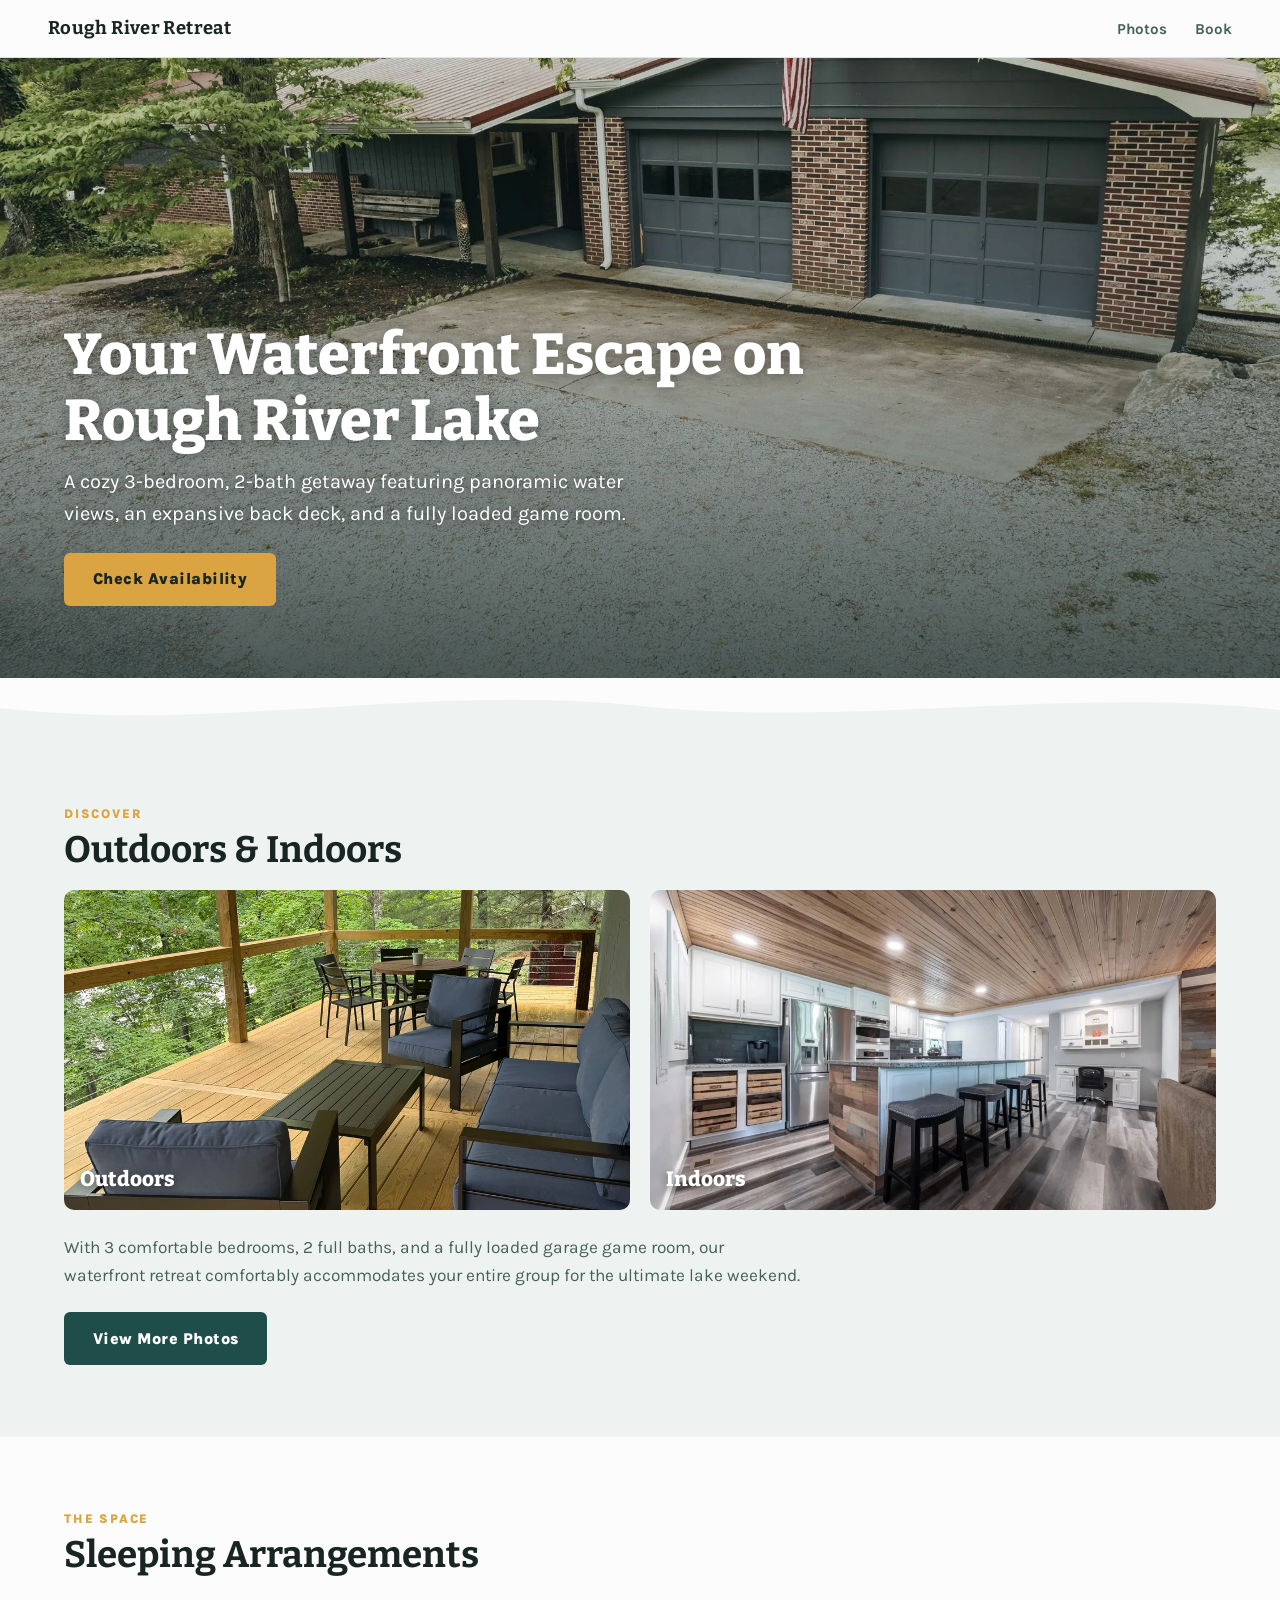
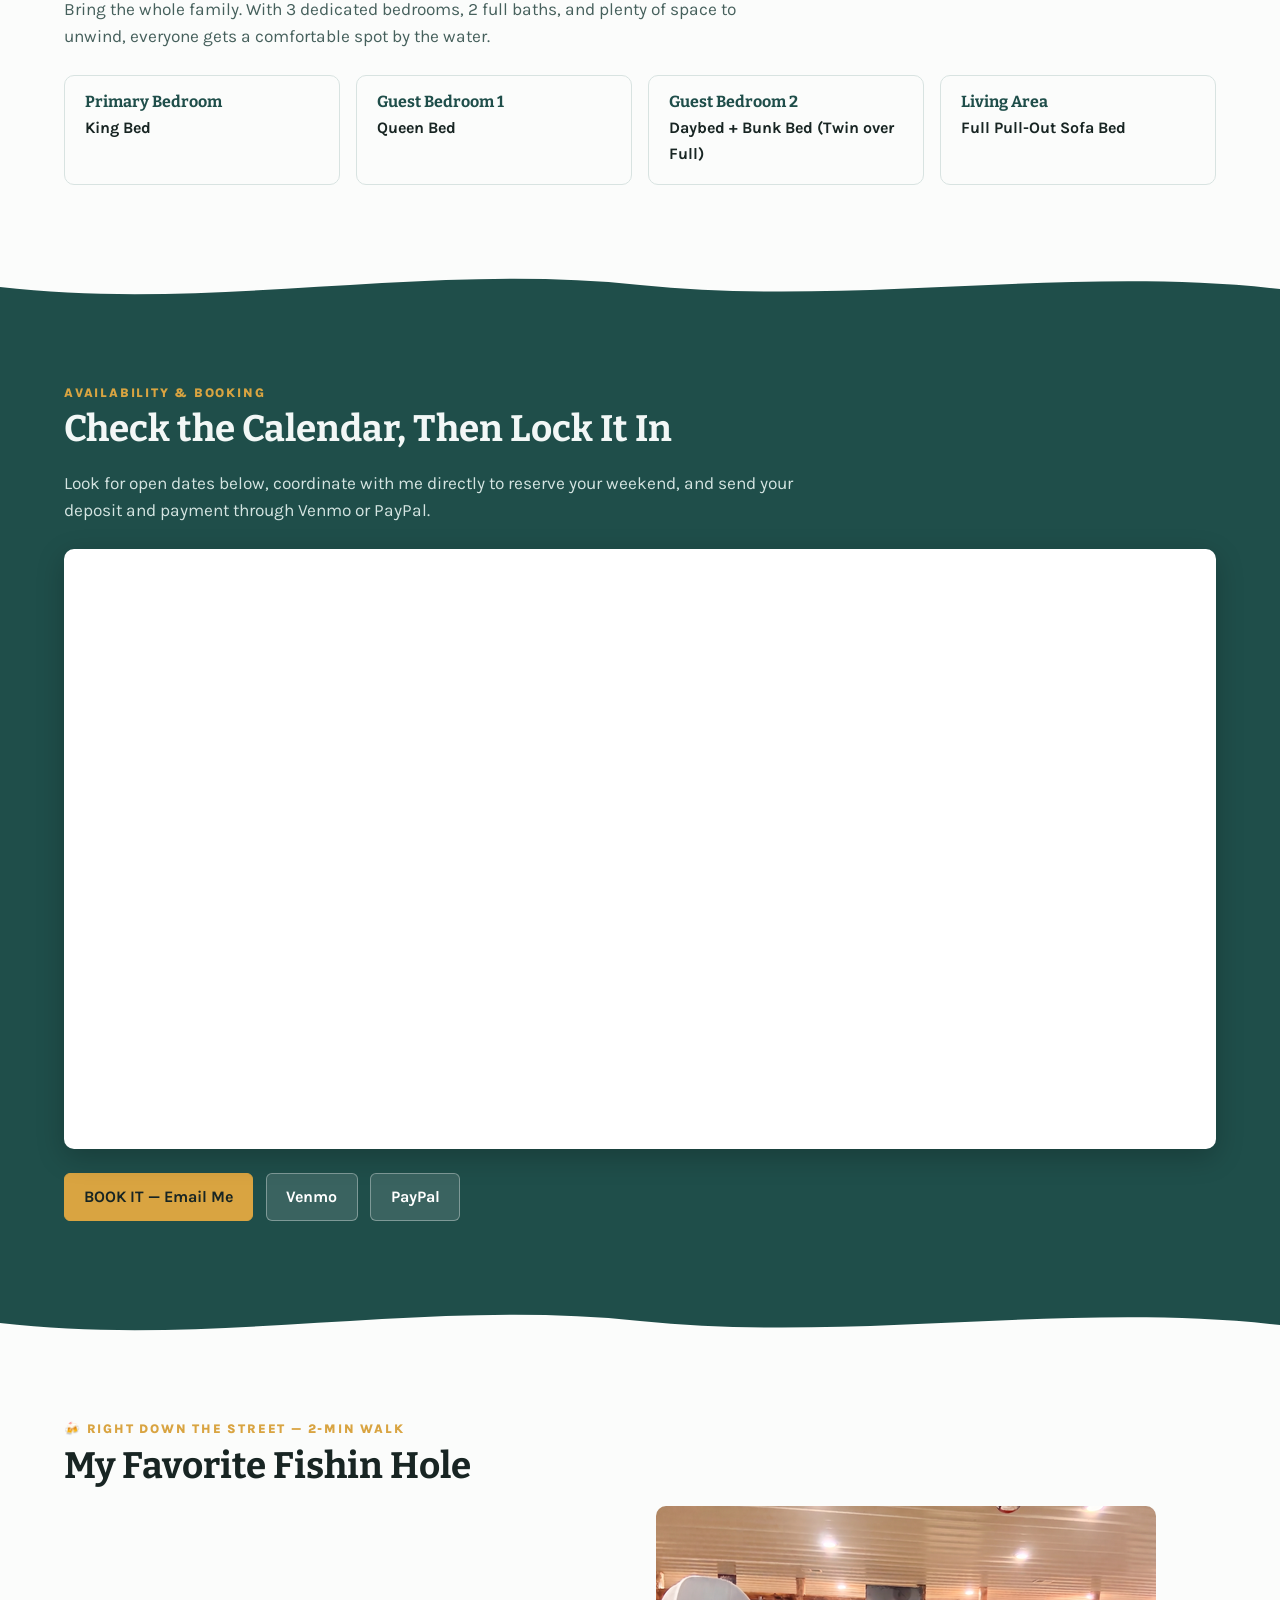
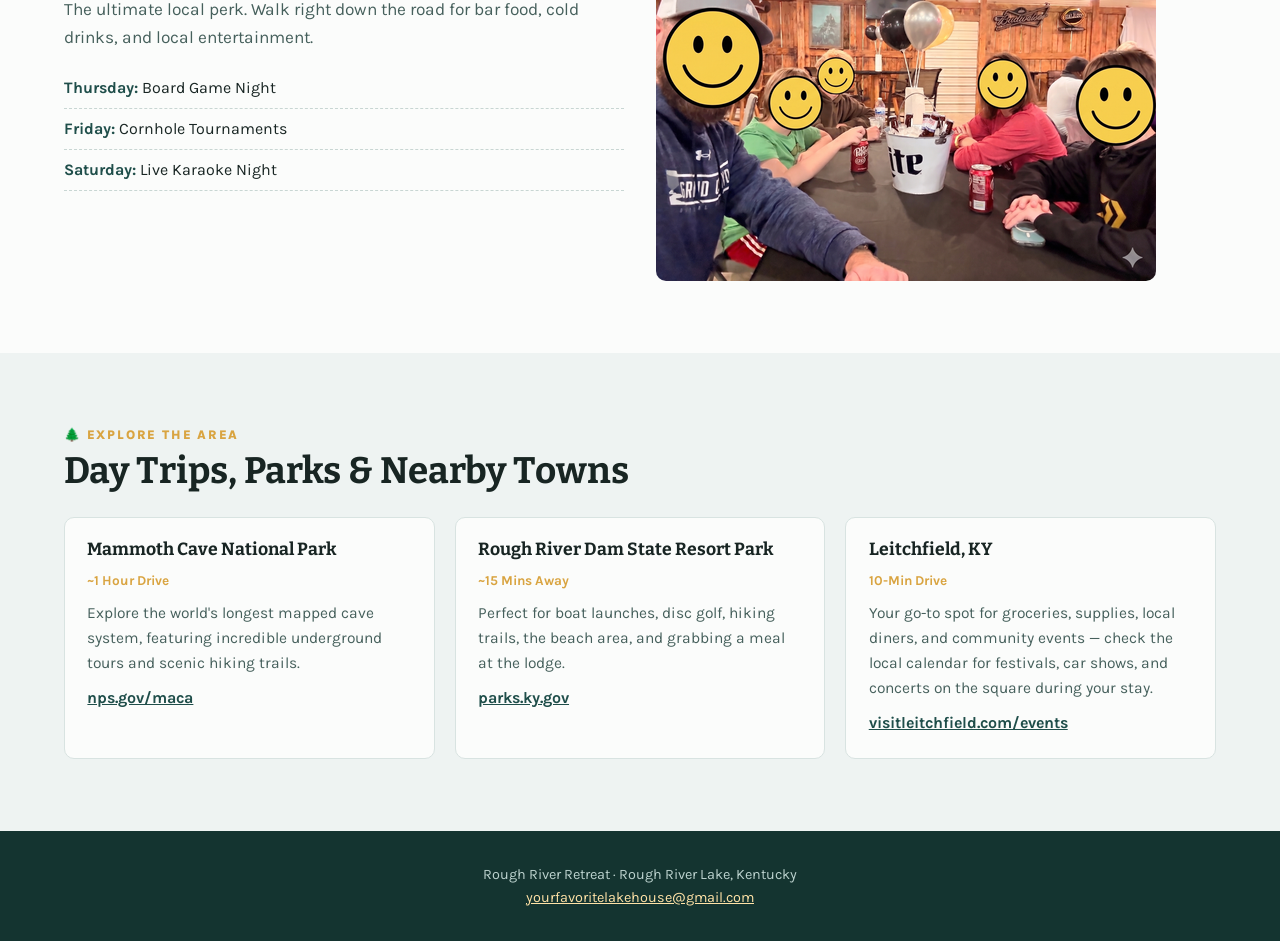
==== index.html @ 89d98c4c "Add files via upload" ====
<!DOCTYPE html>
<html lang="en">
<head>
<meta charset="UTF-8">
<meta name="viewport" content="width=device-width, initial-scale=1">
<title>Rough River Retreat — Waterfront Lake House on Rough River Lake, KY</title>
<meta name="description" content="A cozy 3-bedroom, 2-bath waterfront getaway on Rough River Lake in Kentucky — panoramic water views, expansive back deck, and a fully loaded game room. Check availability and book your lake weekend.">
<meta property="og:title" content="Rough River Retreat">
<meta property="og:description" content="Your waterfront escape on Rough River Lake — 3BR/2BA, water views, big deck, game room.">
<meta property="og:type" content="website">
<meta property="og:url" content="https://www.roughriverretreat.com">
<link rel="preconnect" href="https://fonts.googleapis.com">
<link rel="preconnect" href="https://fonts.gstatic.com" crossorigin>
<link href="https://fonts.googleapis.com/css2?family=Bitter:wght@700;800&family=Karla:wght@400;700;800&display=swap" rel="stylesheet">
<link rel="stylesheet" href="styles.css">
</head>
<body>

<header class="site-header">
  <a class="brand" href="index.html">Rough River Retreat</a>
  <nav>
    <a href="photos.html">Photos</a>
    <a href="#booking">Book</a>
  </nav>
</header>

<!-- HERO -->
<div class="hero">
  <img class="hero-photo" src="images/hero.jpeg" alt="Waterfront view of the lake house on Rough River Lake">
  <div class="scrim"></div>
  <div class="hero-copy">
    <h1>Your Waterfront Escape on Rough River Lake</h1>
    <p>A cozy 3-bedroom, 2-bath getaway featuring panoramic water views, an expansive back deck, and a fully loaded game room.</p>
    <a class="btn" href="#booking">Check Availability</a>
  </div>
</div>

<!-- DISCOVER -->
<svg class="wave wave--mist" viewBox="0 0 1440 54" preserveAspectRatio="none" aria-hidden="true"><path fill="currentColor" d="M0,30 C240,55 480,5 720,28 C960,50 1200,8 1440,32 L1440,54 L0,54 Z"/></svg>
<section class="section-mist" id="discover">
  <p class="kicker">Discover</p>
  <h2 class="section-title">Outdoors &amp; Indoors</h2>
  <div class="discover-grid">
    <div class="discover-card">
      <img src="images/outdoors.webp" alt="The outdoors at Rough River Retreat — deck and water views">
      <span>Outdoors</span>
    </div>
    <div class="discover-card">
      <img src="images/indoors.webp" alt="The cozy indoor living space">
      <span>Indoors</span>
    </div>
  </div>
  <p class="lede" style="margin-top:1.5rem;">With 3 comfortable bedrooms, 2 full baths, and a fully loaded garage game room, our waterfront retreat comfortably accommodates your entire group for the ultimate lake weekend.</p>
  <a class="btn" href="photos.html" style="background:var(--lake);color:#fff;">View More Photos</a>
</section>

<!-- SLEEPING -->
<section id="sleeping">
  <p class="kicker">The Space</p>
  <h2 class="section-title">Sleeping Arrangements</h2>
  <p class="lede">Bring the whole family. With 3 dedicated bedrooms, 2 full baths, and plenty of space to unwind, everyone gets a comfortable spot by the water.</p>
  <div class="beds">
    <div class="bed-card"><h3>Primary Bedroom</h3><p>King Bed</p></div>
    <div class="bed-card"><h3>Guest Bedroom 1</h3><p>Queen Bed</p></div>
    <div class="bed-card"><h3>Guest Bedroom 2</h3><p>Daybed + Bunk Bed (Twin over Full)</p></div>
    <div class="bed-card"><h3>Living Area</h3><p>Full Pull-Out Sofa Bed</p></div>
  </div>
</section>

<!-- BOOKING -->
<svg class="wave wave--lake" viewBox="0 0 1440 54" preserveAspectRatio="none" aria-hidden="true"><path fill="currentColor" d="M0,30 C240,55 480,5 720,28 C960,50 1200,8 1440,32 L1440,54 L0,54 Z"/></svg>
<section class="section-lake" id="booking">
  <p class="kicker">Availability &amp; Booking</p>
  <h2 class="section-title">Check the Calendar, Then Lock It In</h2>
  <p class="lede">Look for open dates below, coordinate with me directly to reserve your weekend, and send your deposit and payment through Venmo or PayPal.</p>

  <div class="calendar-wrap">
    <iframe src="https://calendar.google.com/calendar/embed?src=3ceea9b56459c715bdbd2da5eff8958c19646cd891139399fe4d9bab4cf9bbc4%40group.calendar.google.com&ctz=America%2FNew_York&mode=MONTH" title="Rough River Retreat availability calendar" loading="lazy"></iframe>
  </div>

  <div class="pay-links">
    <a class="book" href="mailto:yourfavoritelakehouse@gmail.com?subject=Rough%20River%20House%20Request">BOOK IT — Email Me</a>
    <a href="https://venmo.com/MattVHam" rel="noopener">Venmo</a>
    <a href="https://paypal.me/VHam" rel="noopener">PayPal</a>
  </div>
</section>
<svg class="wave wave--paper" viewBox="0 0 1440 54" preserveAspectRatio="none" style="background:var(--lake);" aria-hidden="true"><path fill="currentColor" d="M0,30 C240,55 480,5 720,28 C960,50 1200,8 1440,32 L1440,54 L0,54 Z"/></svg>

<!-- LOCAL PERK -->
<section id="local">
  <p class="kicker">🍻 Right Down the Street — 2-Min Walk</p>
  <h2 class="section-title">My Favorite Fishin Hole</h2>
  <div class="fishin">
    <div>
      <p class="lede">The ultimate local perk. Walk right down the road for bar food, cold drinks, and local entertainment.</p>
      <ul>
        <li><strong>Thursday:</strong> Board Game Night</li>
        <li><strong>Friday:</strong> Cornhole Tournaments</li>
        <li><strong>Saturday:</strong> Live Karaoke Night</li>
      </ul>
    </div>
    <img src="images/fishinhole.webp" alt="My Favorite Fishin Hole — the local bar a two-minute walk away">
  </div>
</section>

<!-- DAY TRIPS -->
<section class="section-mist" id="daytrips">
  <p class="kicker">🌲 Explore the Area</p>
  <h2 class="section-title">Day Trips, Parks &amp; Nearby Towns</h2>
  <div class="trips">
    <div class="trip-card">
      <h3>Mammoth Cave National Park</h3>
      <p class="dist">~1 Hour Drive</p>
      <p>Explore the world's longest mapped cave system, featuring incredible underground tours and scenic hiking trails.</p>
      <a href="https://www.nps.gov/maca/index.htm" rel="noopener">nps.gov/maca</a>
    </div>
    <div class="trip-card">
      <h3>Rough River Dam State Resort Park</h3>
      <p class="dist">~15 Mins Away</p>
      <p>Perfect for boat launches, disc golf, hiking trails, the beach area, and grabbing a meal at the lodge.</p>
      <a href="https://parks.ky.gov/explore/rough-river-dam-state-resort-park-7800" rel="noopener">parks.ky.gov</a>
    </div>
    <div class="trip-card">
      <h3>Leitchfield, KY</h3>
      <p class="dist">10-Min Drive</p>
      <p>Your go-to spot for groceries, supplies, local diners, and community events — check the local calendar for festivals, car shows, and concerts on the square during your stay.</p>
      <a href="https://visitleitchfield.com/events/" rel="noopener">visitleitchfield.com/events</a>
    </div>
  </div>
</section>

<footer>
  <p>Rough River Retreat · Rough River Lake, Kentucky</p>
  <p><a href="mailto:yourfavoritelakehouse@gmail.com">yourfavoritelakehouse@gmail.com</a></p>
</footer>

</body>
</html>
---- styles.css ----
/* ============================================================
   Rough River Retreat — styles.css
   Palette: lake teal, morning mist, golden hour, deep ink
   Type: Bitter (display, lodge-sign slab) + Karla (body)
   ============================================================ */

:root {
  --lake:      #1f4e4a;   /* deep lake teal */
  --lake-deep: #143430;   /* dusk water */
  --mist:      #eef3f2;   /* morning mist */
  --paper:     #fbfcfb;   /* near-white */
  --gold:      #d9a441;   /* golden hour */
  --ink:       #182523;   /* deep ink */
  --ink-soft:  #46605c;   /* softened ink for secondary text */
}

* { margin: 0; padding: 0; box-sizing: border-box; }

html { scroll-behavior: smooth; }
@media (prefers-reduced-motion: reduce) {
  html { scroll-behavior: auto; }
  * { animation: none !important; transition: none !important; }
}

body {
  font-family: 'Karla', system-ui, sans-serif;
  color: var(--ink);
  background: var(--paper);
  line-height: 1.6;
}

h1, h2, h3 { font-family: 'Bitter', Georgia, serif; line-height: 1.15; }

img { max-width: 100%; display: block; }

a { color: var(--lake); }
a:focus-visible, button:focus-visible {
  outline: 3px solid var(--gold);
  outline-offset: 2px;
}

/* ---------- Header ---------- */
.site-header {
  position: sticky; top: 0; z-index: 50;
  background: var(--paper);
  border-bottom: 1px solid #dde6e4;
  display: flex; align-items: center; justify-content: space-between;
  padding: 0.85rem clamp(1rem, 4vw, 3rem);
}
.site-header .brand {
  font-family: 'Bitter', serif;
  font-weight: 700;
  font-size: 1.15rem;
  color: var(--ink);
  text-decoration: none;
  letter-spacing: 0.02em;
}
.site-header nav a {
  text-decoration: none;
  font-weight: 700;
  font-size: 0.95rem;
  margin-left: 1.5rem;
  color: var(--ink-soft);
}
.site-header nav a:hover { color: var(--lake); }

/* ---------- Hero ---------- */
.hero { position: relative; isolation: isolate; color: #fff; }
.hero img.hero-photo {
  width: 100%;
  height: min(78vh, 620px);
  object-fit: cover;
}
.hero .scrim {
  position: absolute; inset: 0;
  background: linear-gradient(180deg, rgba(16,33,31,0.15) 30%, rgba(16,33,31,0.72) 100%);
}
.hero .hero-copy {
  position: absolute; left: 0; right: 0; bottom: clamp(2.5rem, 8vh, 5rem);
  padding: 0 clamp(1.25rem, 6vw, 4rem);
  max-width: 56rem;
}
.hero h1 {
  font-size: clamp(2rem, 5.5vw, 3.6rem);
  font-weight: 800;
  text-shadow: 0 2px 14px rgba(0,0,0,0.35);
}
.hero p {
  margin-top: 0.75rem;
  font-size: clamp(1rem, 2.2vw, 1.25rem);
  max-width: 38rem;
  text-shadow: 0 1px 8px rgba(0,0,0,0.45);
}
.btn {
  display: inline-block;
  margin-top: 1.4rem;
  background: var(--gold);
  color: var(--ink);
  font-weight: 800;
  letter-spacing: 0.03em;
  text-decoration: none;
  padding: 0.85rem 1.8rem;
  border-radius: 6px;
  transition: transform 0.15s ease, box-shadow 0.15s ease;
}
.btn:hover { transform: translateY(-2px); box-shadow: 0 6px 18px rgba(0,0,0,0.25); }

/* ---------- Wave divider (signature) ---------- */
.wave { display: block; width: 100%; height: 54px; }
.wave--mist  { color: var(--mist); }
.wave--lake  { color: var(--lake); }
.wave--paper { color: var(--paper); }

/* ---------- Sections ---------- */
section { padding: clamp(2.5rem, 6vw, 4.5rem) clamp(1.25rem, 6vw, 4rem); }
.section-mist { background: var(--mist); }
.section-lake { background: var(--lake); color: #f2f7f6; }
.section-lake a { color: #ffe2a6; }
.kicker {
  font-size: 0.8rem; font-weight: 800; letter-spacing: 0.14em;
  text-transform: uppercase; color: var(--gold);
}
.section-title { font-size: clamp(1.6rem, 3.4vw, 2.3rem); margin: 0.3rem 0 1.2rem; }

/* Discover grid */
.discover-grid {
  display: grid; gap: 1.25rem;
  grid-template-columns: repeat(auto-fit, minmax(280px, 1fr));
}
.discover-card { position: relative; border-radius: 10px; overflow: hidden; }
.discover-card img { height: 320px; width: 100%; object-fit: cover; }
.discover-card span {
  position: absolute; left: 1rem; bottom: 0.9rem;
  font-family: 'Bitter', serif; font-weight: 800; font-size: 1.3rem; color: #fff;
  text-shadow: 0 2px 10px rgba(0,0,0,0.6);
}
.lede { max-width: 46rem; font-size: 1.08rem; color: var(--ink-soft); }
.section-lake .lede { color: #d4e4e1; }

/* Sleeping arrangements */
.beds {
  margin-top: 1.5rem;
  display: grid; gap: 1rem;
  grid-template-columns: repeat(auto-fit, minmax(220px, 1fr));
}
.bed-card {
  background: var(--paper);
  border: 1px solid #d8e3e1;
  border-radius: 10px;
  padding: 1.1rem 1.25rem;
}
.bed-card h3 { font-size: 1rem; color: var(--lake); margin-bottom: 0.2rem; }
.bed-card p { font-weight: 700; }

/* Booking */
.calendar-wrap {
  position: relative;
  padding-bottom: min(80%, 600px);
  height: 0; overflow: hidden;
  border-radius: 10px;
  background: #fff;
  box-shadow: 0 8px 28px rgba(0,0,0,0.22);
  margin: 1.5rem 0;
}
.calendar-wrap iframe {
  position: absolute; inset: 0;
  width: 100%; height: 100%; border: 0;
}
.pay-links { display: flex; flex-wrap: wrap; gap: 0.8rem; margin-top: 1rem; }
.pay-links a {
  background: rgba(255,255,255,0.12);
  border: 1px solid rgba(255,255,255,0.35);
  color: #fff; text-decoration: none; font-weight: 700;
  padding: 0.65rem 1.2rem; border-radius: 6px;
}
.pay-links a:hover { background: rgba(255,255,255,0.22); }
.pay-links a.book { background: var(--gold); border-color: var(--gold); color: var(--ink); }

/* Local & day trips */
.fishin {
  display: grid; gap: 2rem; align-items: center;
  grid-template-columns: repeat(auto-fit, minmax(300px, 1fr));
}
.fishin img { border-radius: 10px; }
.fishin ul { list-style: none; margin-top: 1rem; }
.fishin li { padding: 0.45rem 0; border-bottom: 1px dashed #c8d6d3; }
.fishin li strong { color: var(--lake); }

.trips {
  display: grid; gap: 1.25rem;
  grid-template-columns: repeat(auto-fit, minmax(260px, 1fr));
  margin-top: 1.5rem;
}
.trip-card {
  background: var(--paper);
  border: 1px solid #d8e3e1;
  border-radius: 10px;
  padding: 1.4rem;
}
.trip-card h3 { font-size: 1.1rem; margin-bottom: 0.15rem; }
.trip-card .dist { font-size: 0.85rem; font-weight: 700; color: var(--gold); }
.trip-card p { margin-top: 0.6rem; color: var(--ink-soft); font-size: 0.97rem; }
.trip-card a { font-weight: 700; display: inline-block; margin-top: 0.6rem; }

/* Photo grid (photos.html) */
.photo-grid {
  display: grid; gap: 0.8rem;
  grid-template-columns: repeat(auto-fill, minmax(260px, 1fr));
}
.photo-grid a { border-radius: 8px; overflow: hidden; display: block; }
.photo-grid img {
  width: 100%; height: 240px; object-fit: cover;
  transition: transform 0.25s ease;
}
.photo-grid a:hover img { transform: scale(1.04); }

/* Footer */
footer {
  background: var(--lake-deep); color: #bcd2ce;
  text-align: center; padding: 2rem 1rem; font-size: 0.9rem;
}
footer a { color: #ffe2a6; }
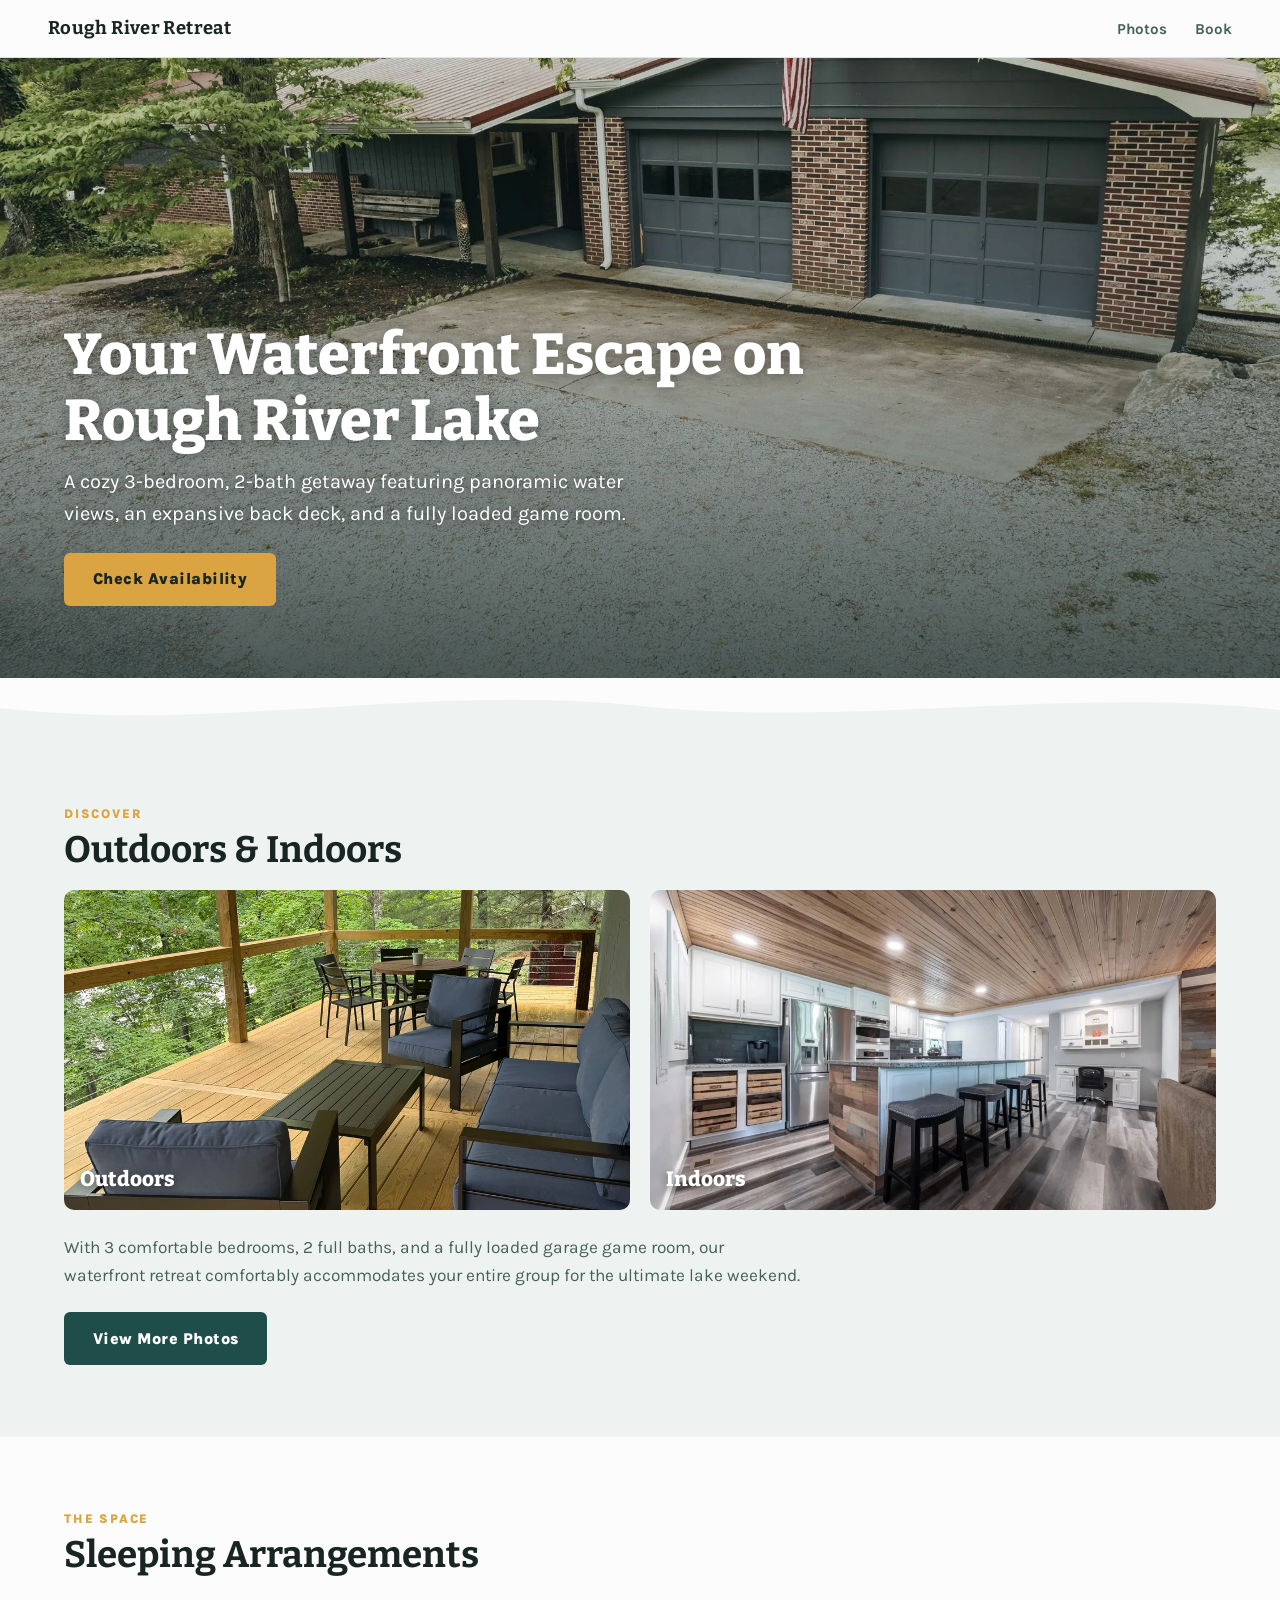
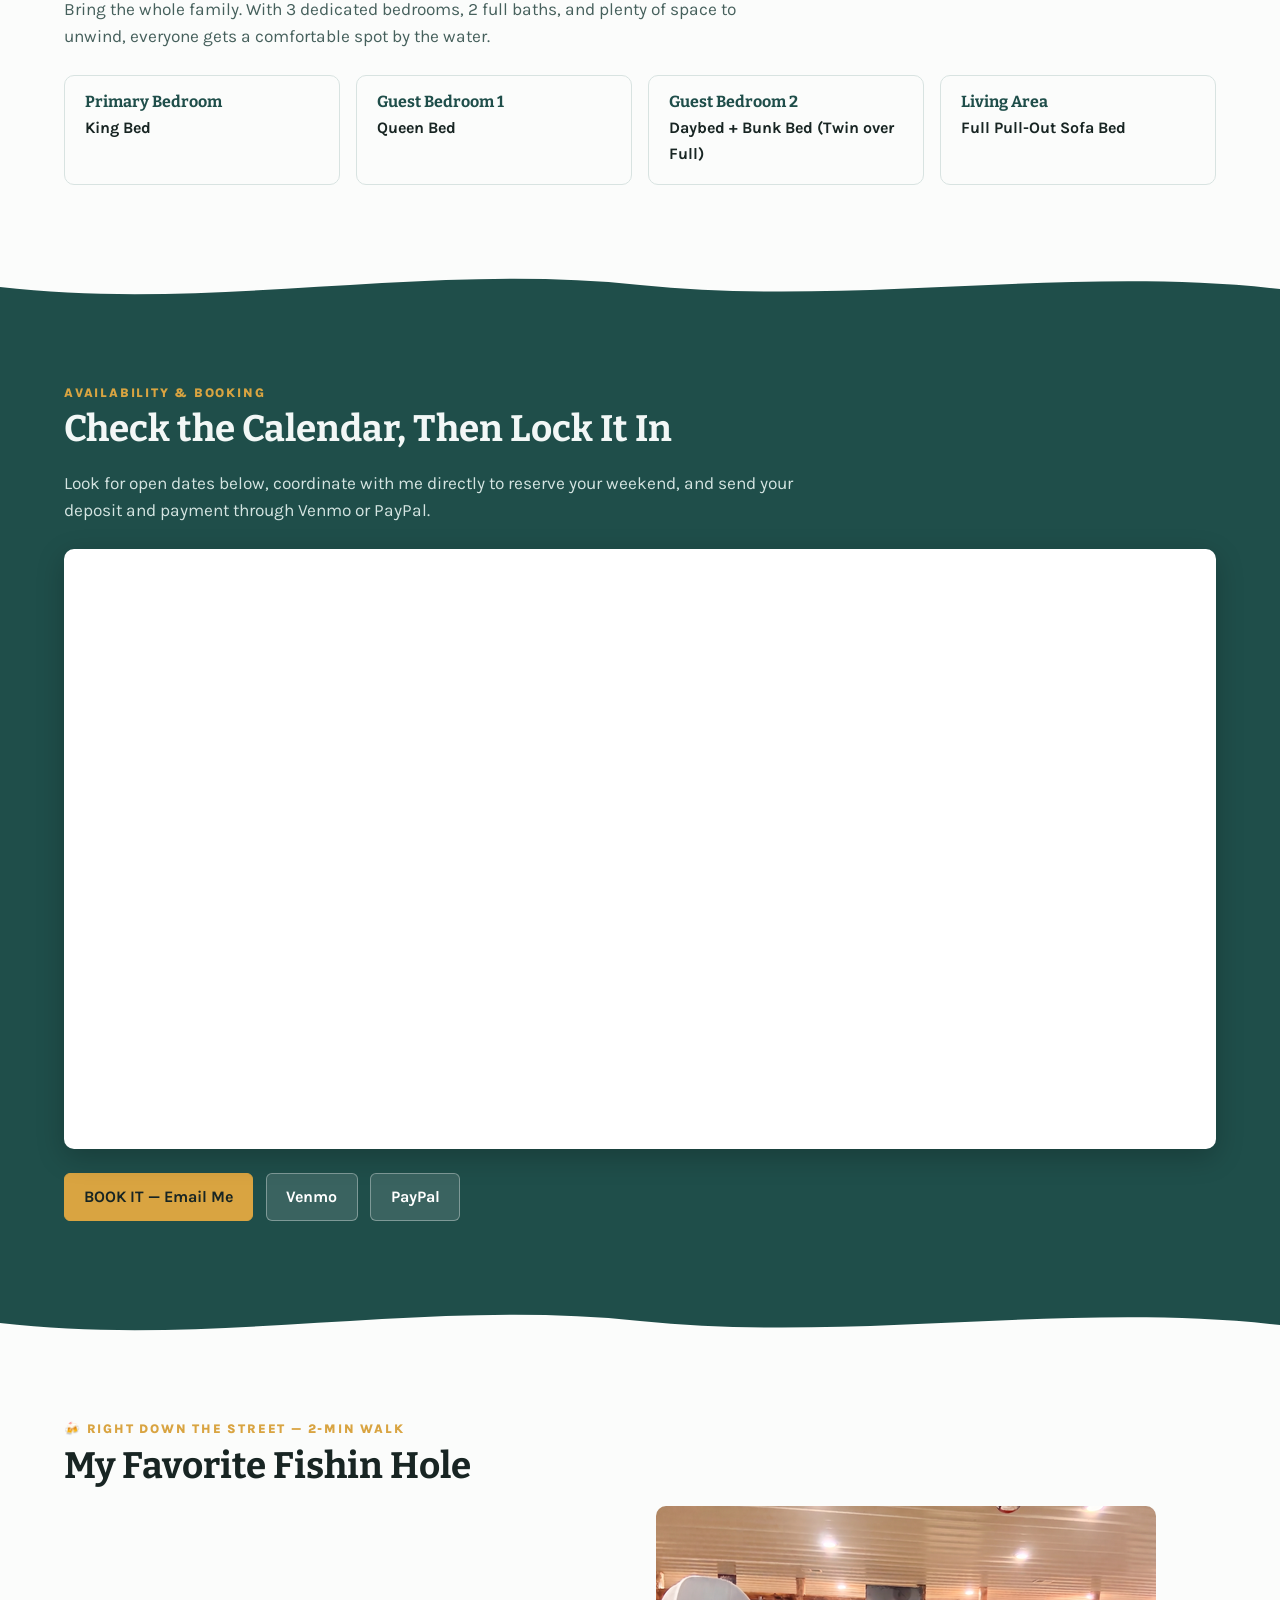
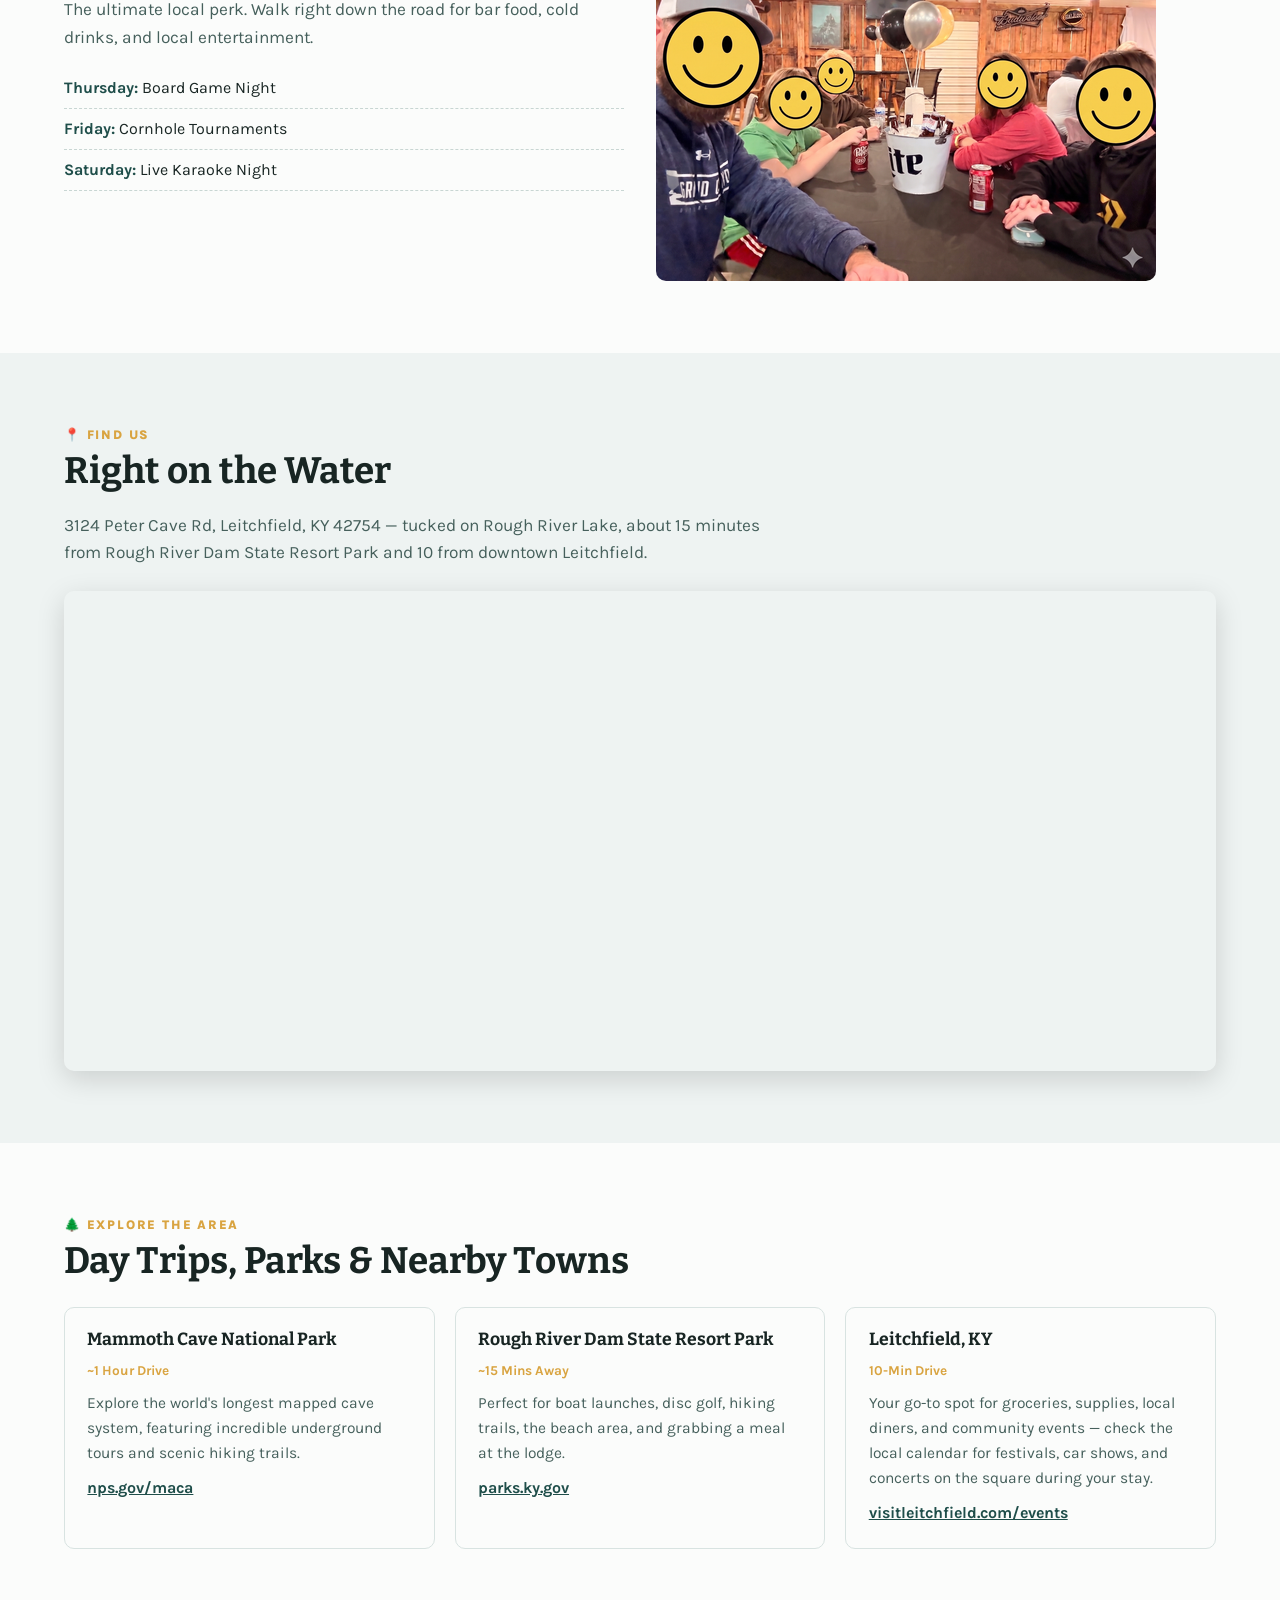
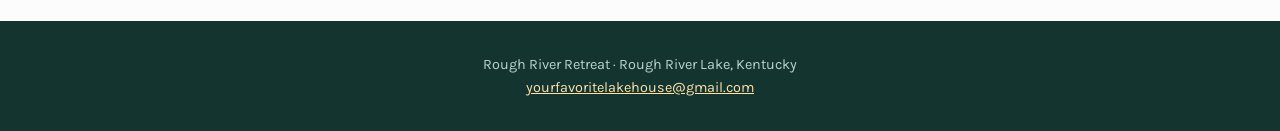
==== commit 9e35c734: "Add files via upload" ====
--- a/index.html
+++ b/index.html
@@ -103,8 +103,18 @@
   </div>
 </section>
 
+<!-- MAP -->
+<section class="section-mist" id="location">
+  <p class="kicker">📍 Find Us</p>
+  <h2 class="section-title">Right on the Water</h2>
+  <p class="lede">3124 Peter Cave Rd, Leitchfield, KY 42754 — tucked on Rough River Lake, about 15 minutes from Rough River Dam State Resort Park and 10 from downtown Leitchfield.</p>
+  <div class="map-wrap">
+    <iframe src="https://www.google.com/maps?q=3124+Peter+Cave+Rd,+Leitchfield,+KY+42754&output=embed" title="Map showing the location of Rough River Retreat" loading="lazy" allowfullscreen referrerpolicy="no-referrer-when-downgrade"></iframe>
+  </div>
+</section>
+
 <!-- DAY TRIPS -->
-<section class="section-mist" id="daytrips">
+<section id="daytrips">
   <p class="kicker">🌲 Explore the Area</p>
   <h2 class="section-title">Day Trips, Parks &amp; Nearby Towns</h2>
   <div class="trips">
--- a/styles.css
+++ b/styles.css
@@ -176,6 +176,20 @@
 .pay-links a:hover { background: rgba(255,255,255,0.22); }
 .pay-links a.book { background: var(--gold); border-color: var(--gold); color: var(--ink); }
 
+/* Map */
+.map-wrap {
+  position: relative;
+  padding-bottom: min(56%, 480px);
+  height: 0; overflow: hidden;
+  border-radius: 10px;
+  box-shadow: 0 8px 28px rgba(0,0,0,0.15);
+  margin-top: 1.5rem;
+}
+.map-wrap iframe {
+  position: absolute; inset: 0;
+  width: 100%; height: 100%; border: 0;
+}
+
 /* Local & day trips */
 .fishin {
   display: grid; gap: 2rem; align-items: center;
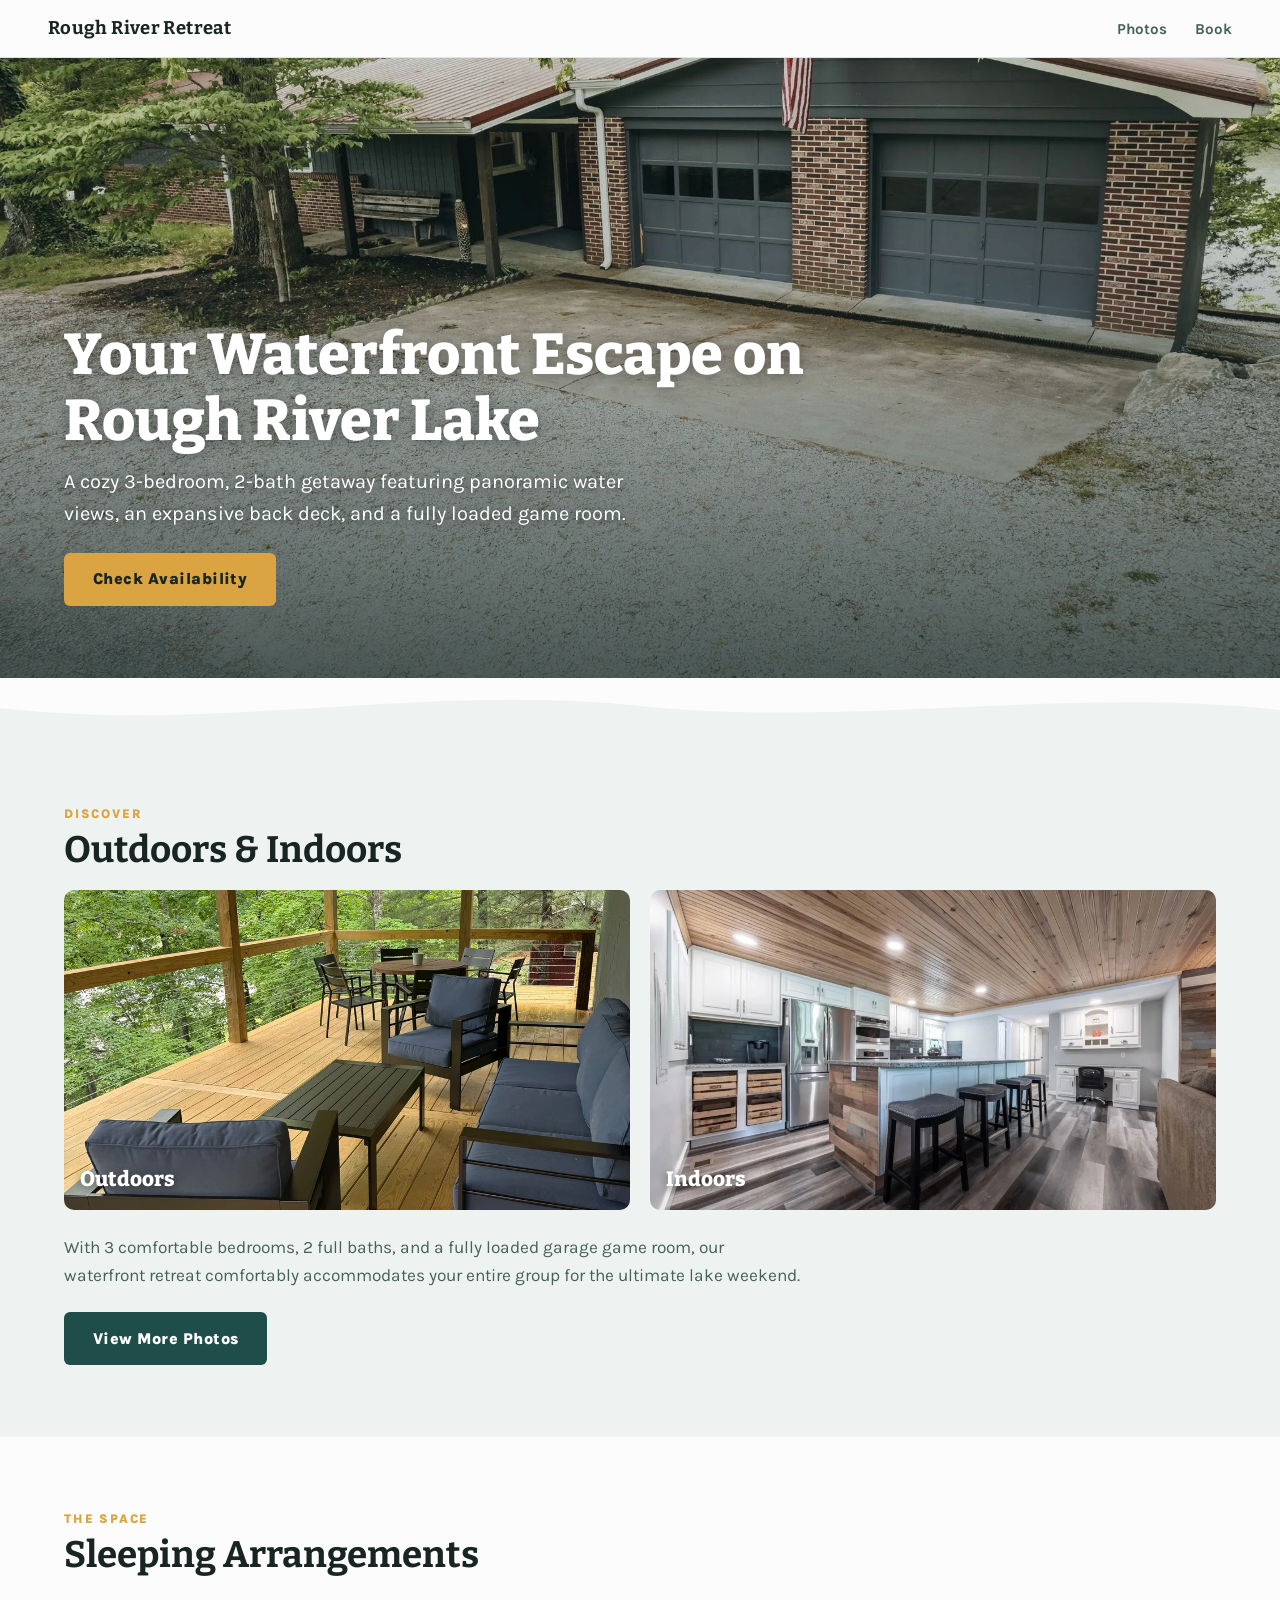
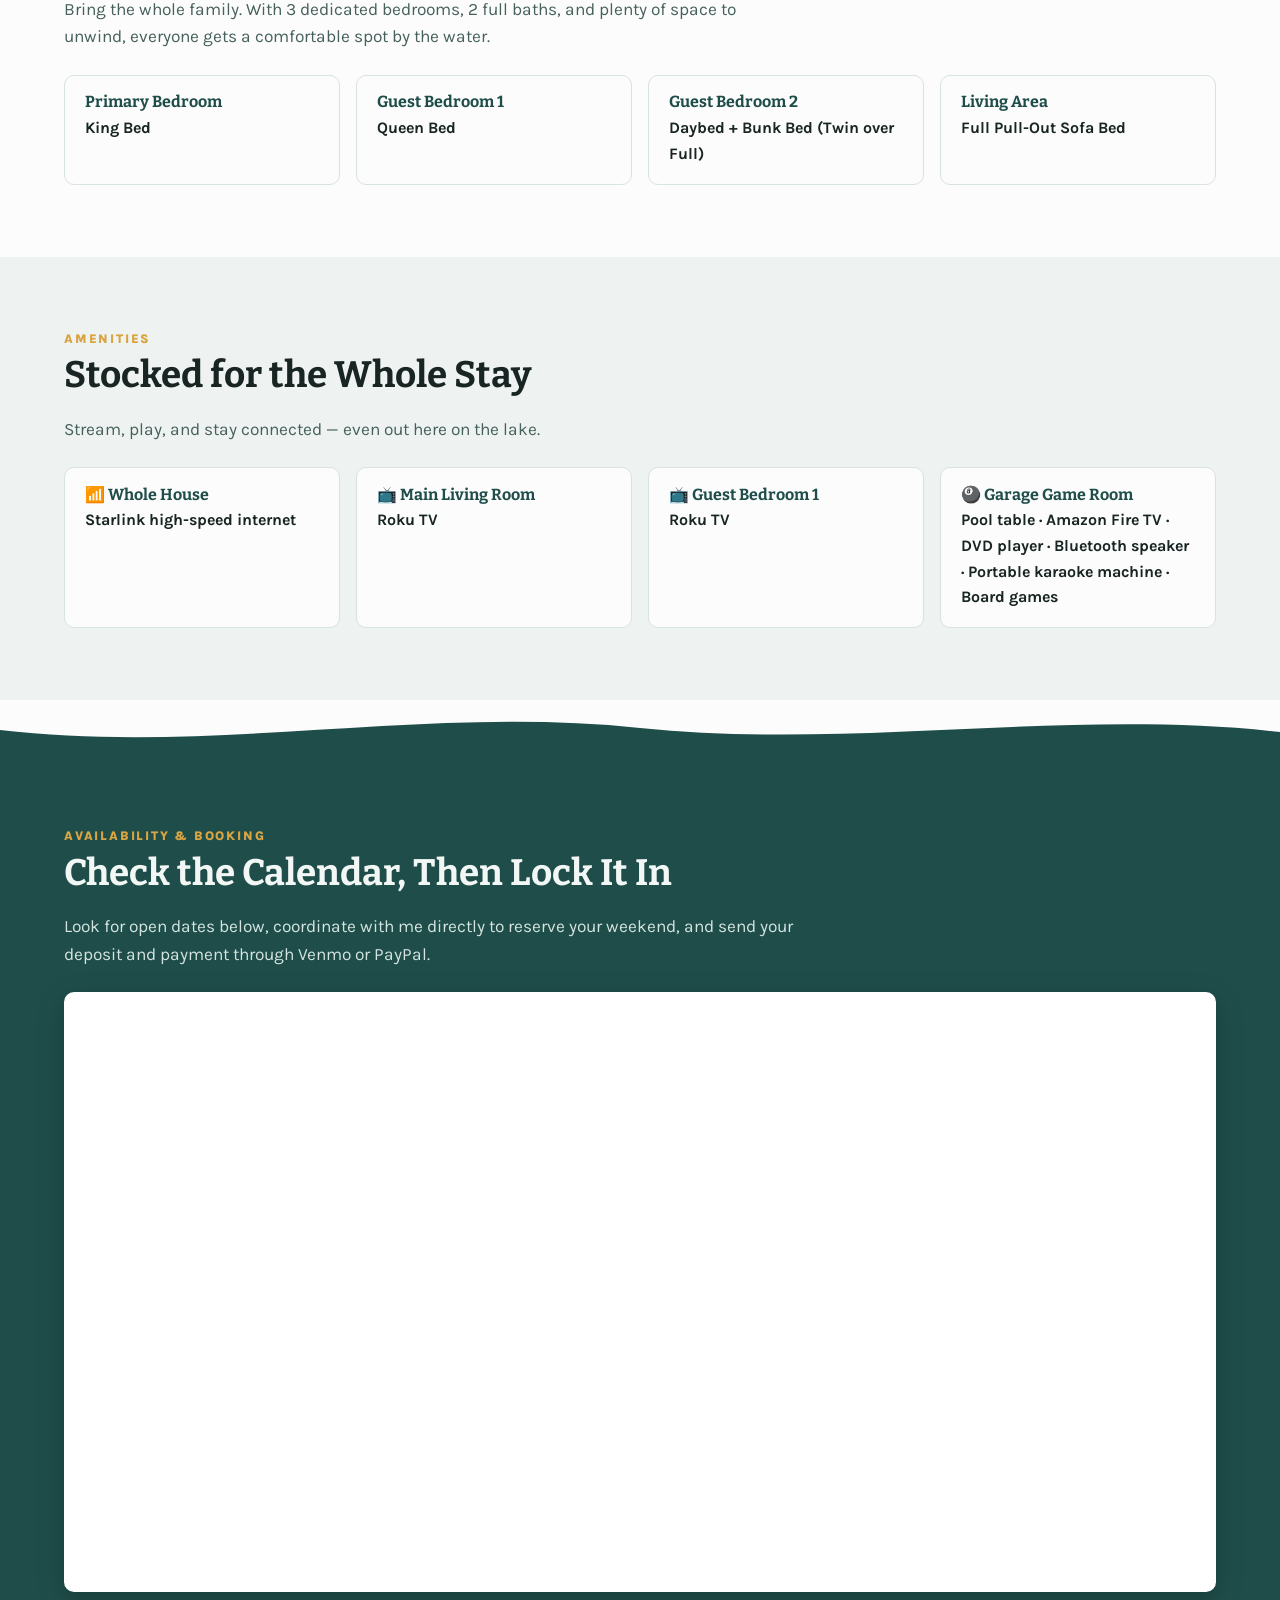
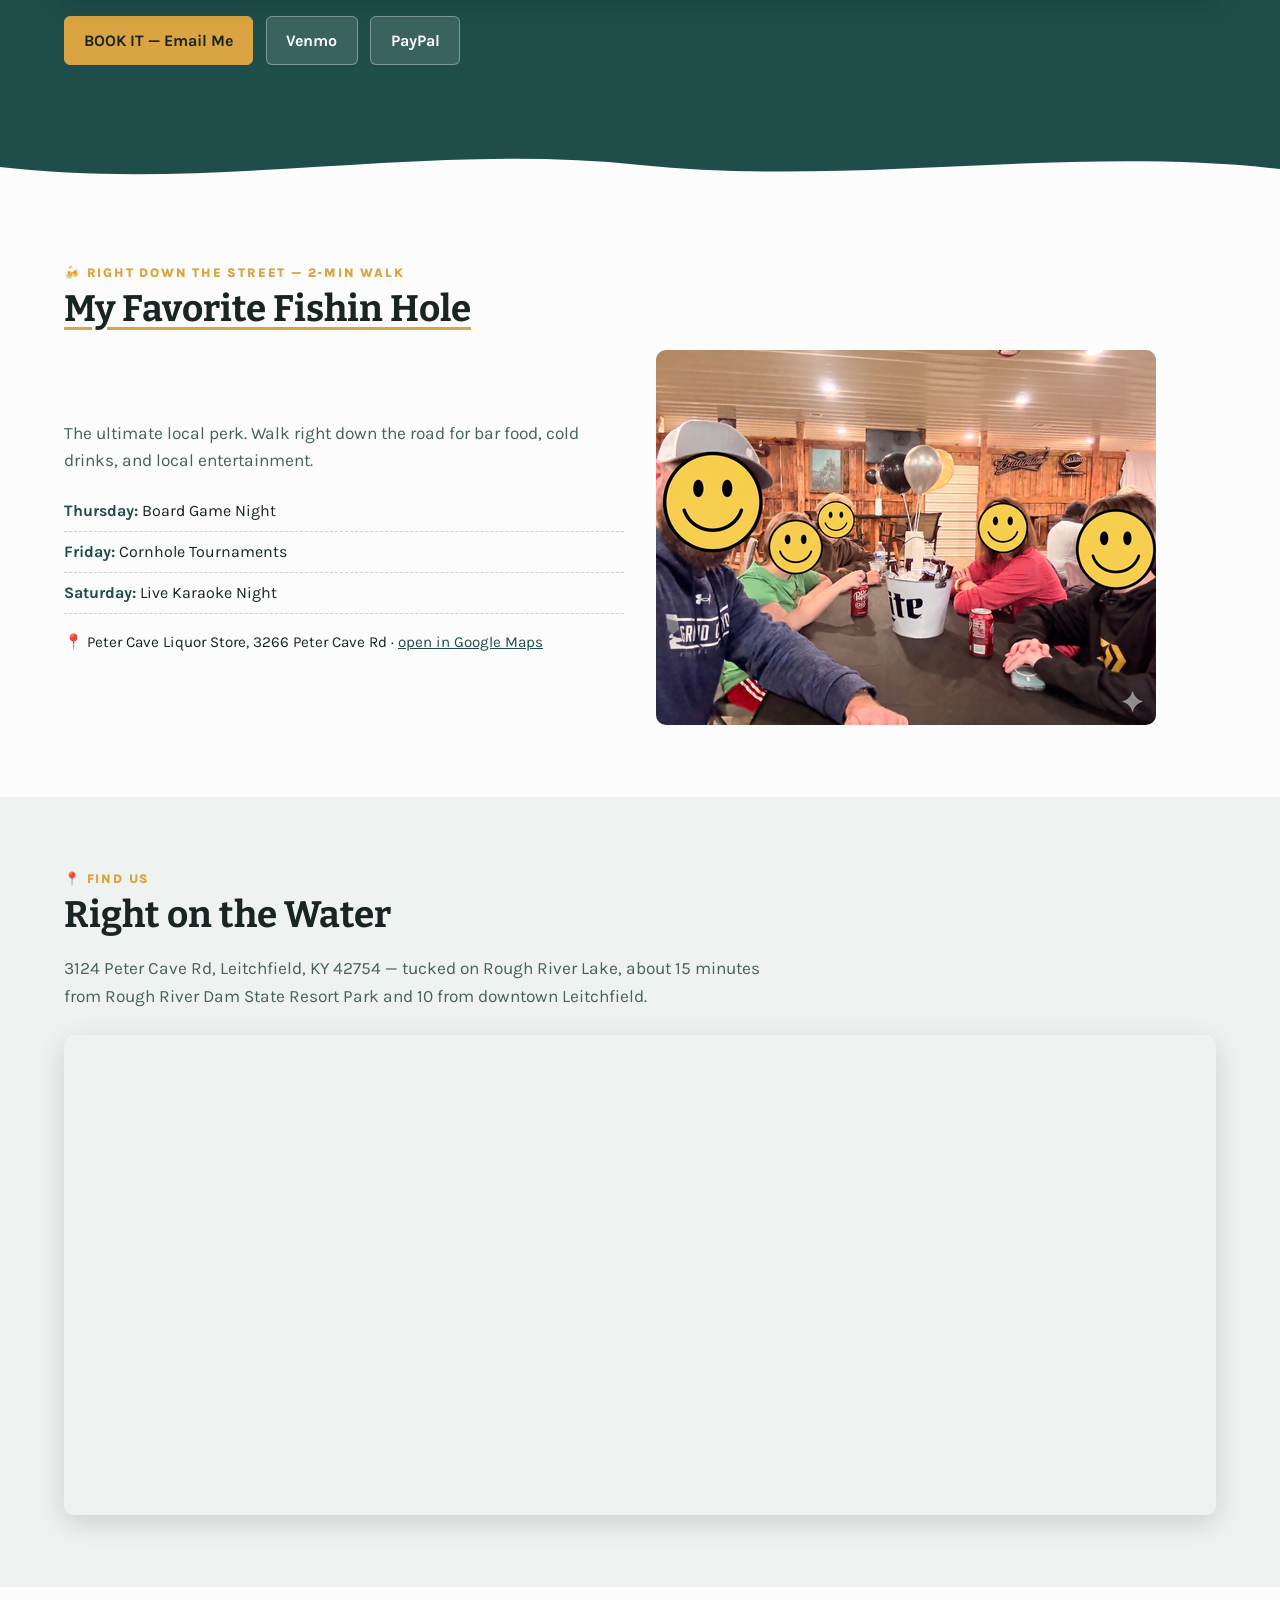
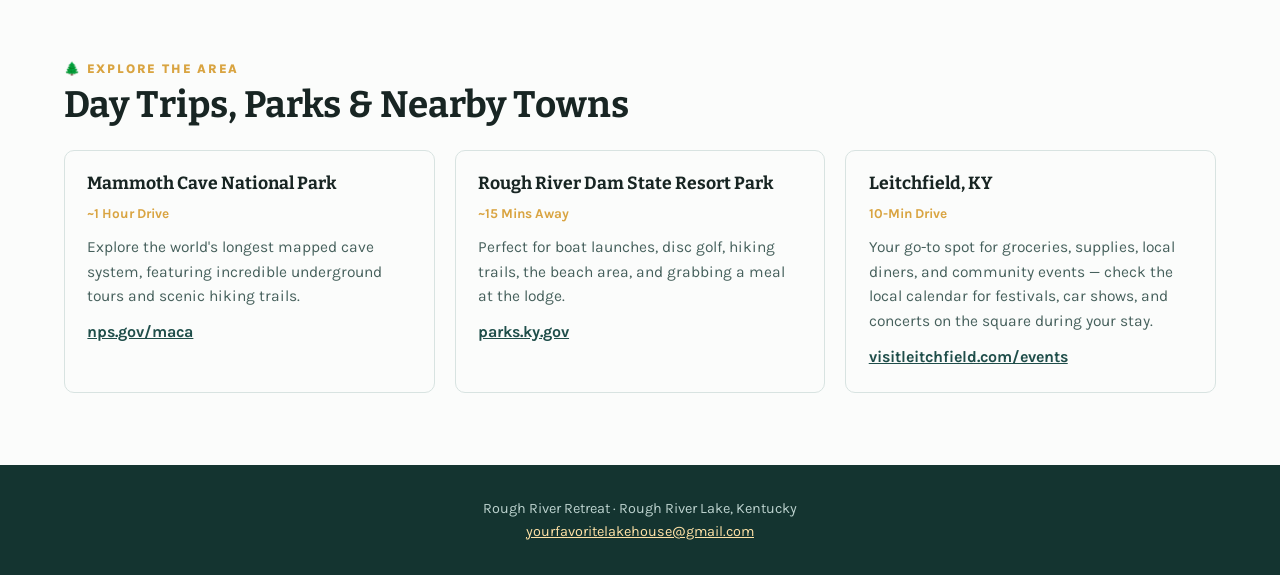
==== commit 23760ede: "Add files via upload" ====
--- a/index.html
+++ b/index.html
@@ -67,6 +67,19 @@
   </div>
 </section>
 
+<!-- AMENITIES -->
+<section class="section-mist" id="amenities">
+  <p class="kicker">Amenities</p>
+  <h2 class="section-title">Stocked for the Whole Stay</h2>
+  <p class="lede">Stream, play, and stay connected — even out here on the lake.</p>
+  <div class="beds">
+    <div class="bed-card"><h3>📶 Whole House</h3><p>Starlink high-speed internet</p></div>
+    <div class="bed-card"><h3>📺 Main Living Room</h3><p>Roku TV</p></div>
+    <div class="bed-card"><h3>📺 Guest Bedroom 1</h3><p>Roku TV</p></div>
+    <div class="bed-card"><h3>🎱 Garage Game Room</h3><p>Pool table · Amazon Fire TV · DVD player · Bluetooth speaker · Portable karaoke machine · Board games</p></div>
+  </div>
+</section>
+
 <!-- BOOKING -->
 <svg class="wave wave--lake" viewBox="0 0 1440 54" preserveAspectRatio="none" aria-hidden="true"><path fill="currentColor" d="M0,30 C240,55 480,5 720,28 C960,50 1200,8 1440,32 L1440,54 L0,54 Z"/></svg>
 <section class="section-lake" id="booking">
@@ -89,7 +102,7 @@
 <!-- LOCAL PERK -->
 <section id="local">
   <p class="kicker">🍻 Right Down the Street — 2-Min Walk</p>
-  <h2 class="section-title">My Favorite Fishin Hole</h2>
+  <h2 class="section-title"><a href="https://www.google.com/maps/search/?api=1&query=Peter%20Cave%20Liquor%20Store&query_place_id=ChIJhy27Fe1Jb4gRFWa-f-UNpPU" rel="noopener" style="color:inherit;text-decoration:underline;text-decoration-color:var(--gold);text-decoration-thickness:3px;text-underline-offset:6px;">My Favorite Fishin Hole</a></h2>
   <div class="fishin">
     <div>
       <p class="lede">The ultimate local perk. Walk right down the road for bar food, cold drinks, and local entertainment.</p>
@@ -98,6 +111,7 @@
         <li><strong>Friday:</strong> Cornhole Tournaments</li>
         <li><strong>Saturday:</strong> Live Karaoke Night</li>
       </ul>
+      <p style="margin-top:1rem;font-size:0.95rem;">📍 Peter Cave Liquor Store, 3266 Peter Cave Rd · <a href="https://www.google.com/maps/search/?api=1&query=Peter%20Cave%20Liquor%20Store&query_place_id=ChIJhy27Fe1Jb4gRFWa-f-UNpPU" rel="noopener">open in Google Maps</a></p>
     </div>
     <img src="images/fishinhole.webp" alt="My Favorite Fishin Hole — the local bar a two-minute walk away">
   </div>
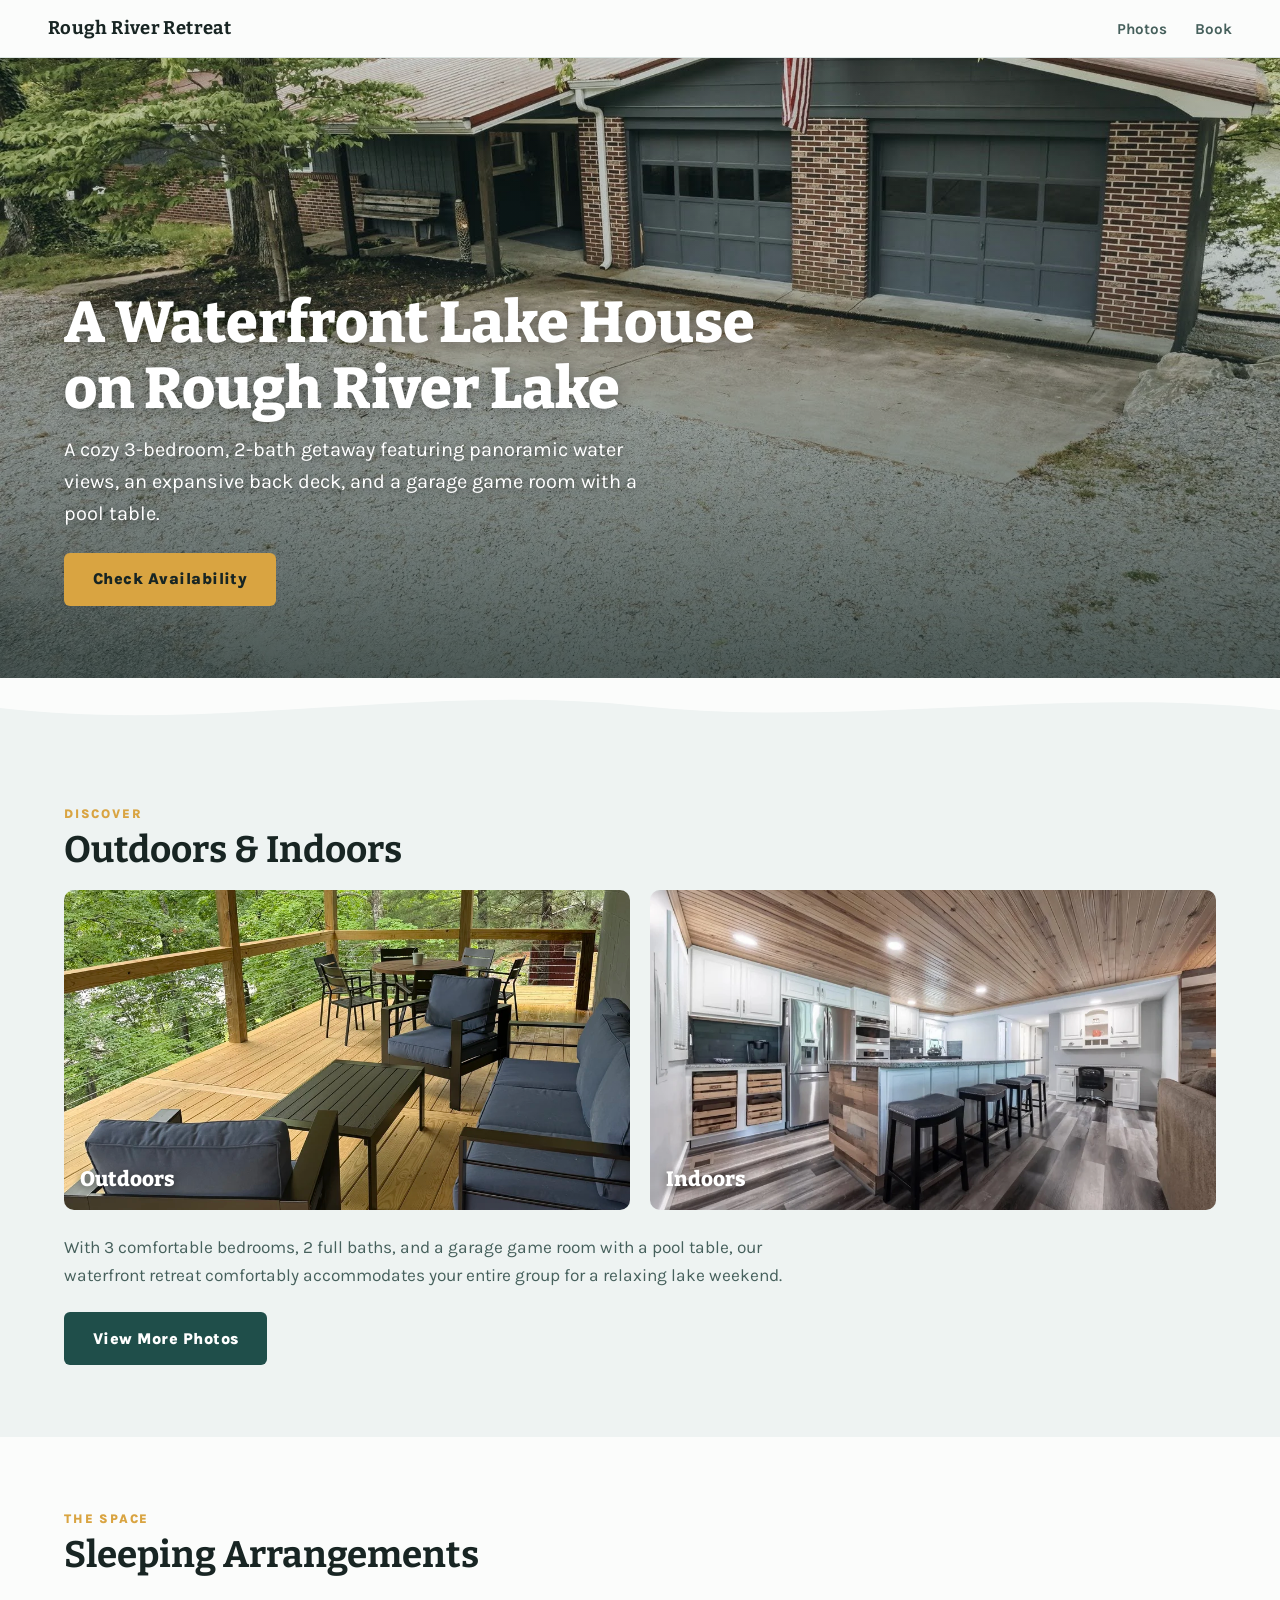
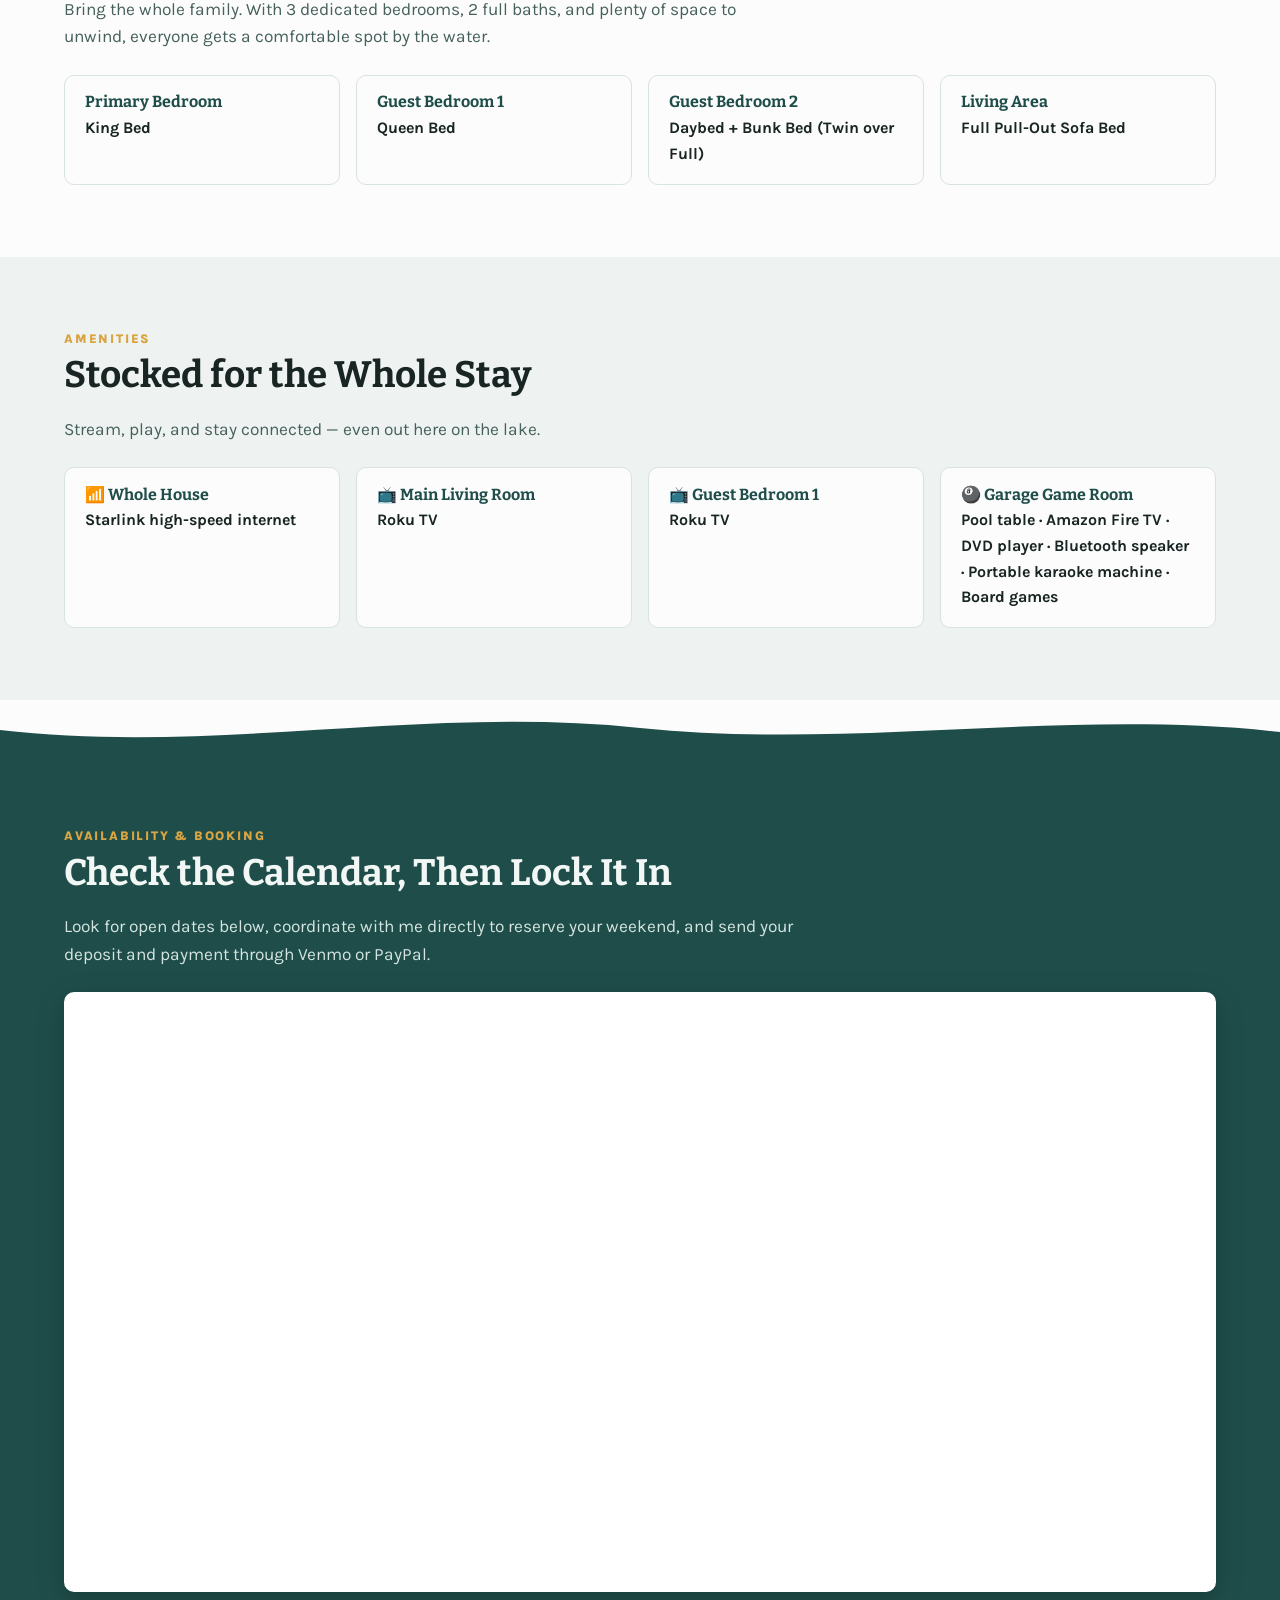
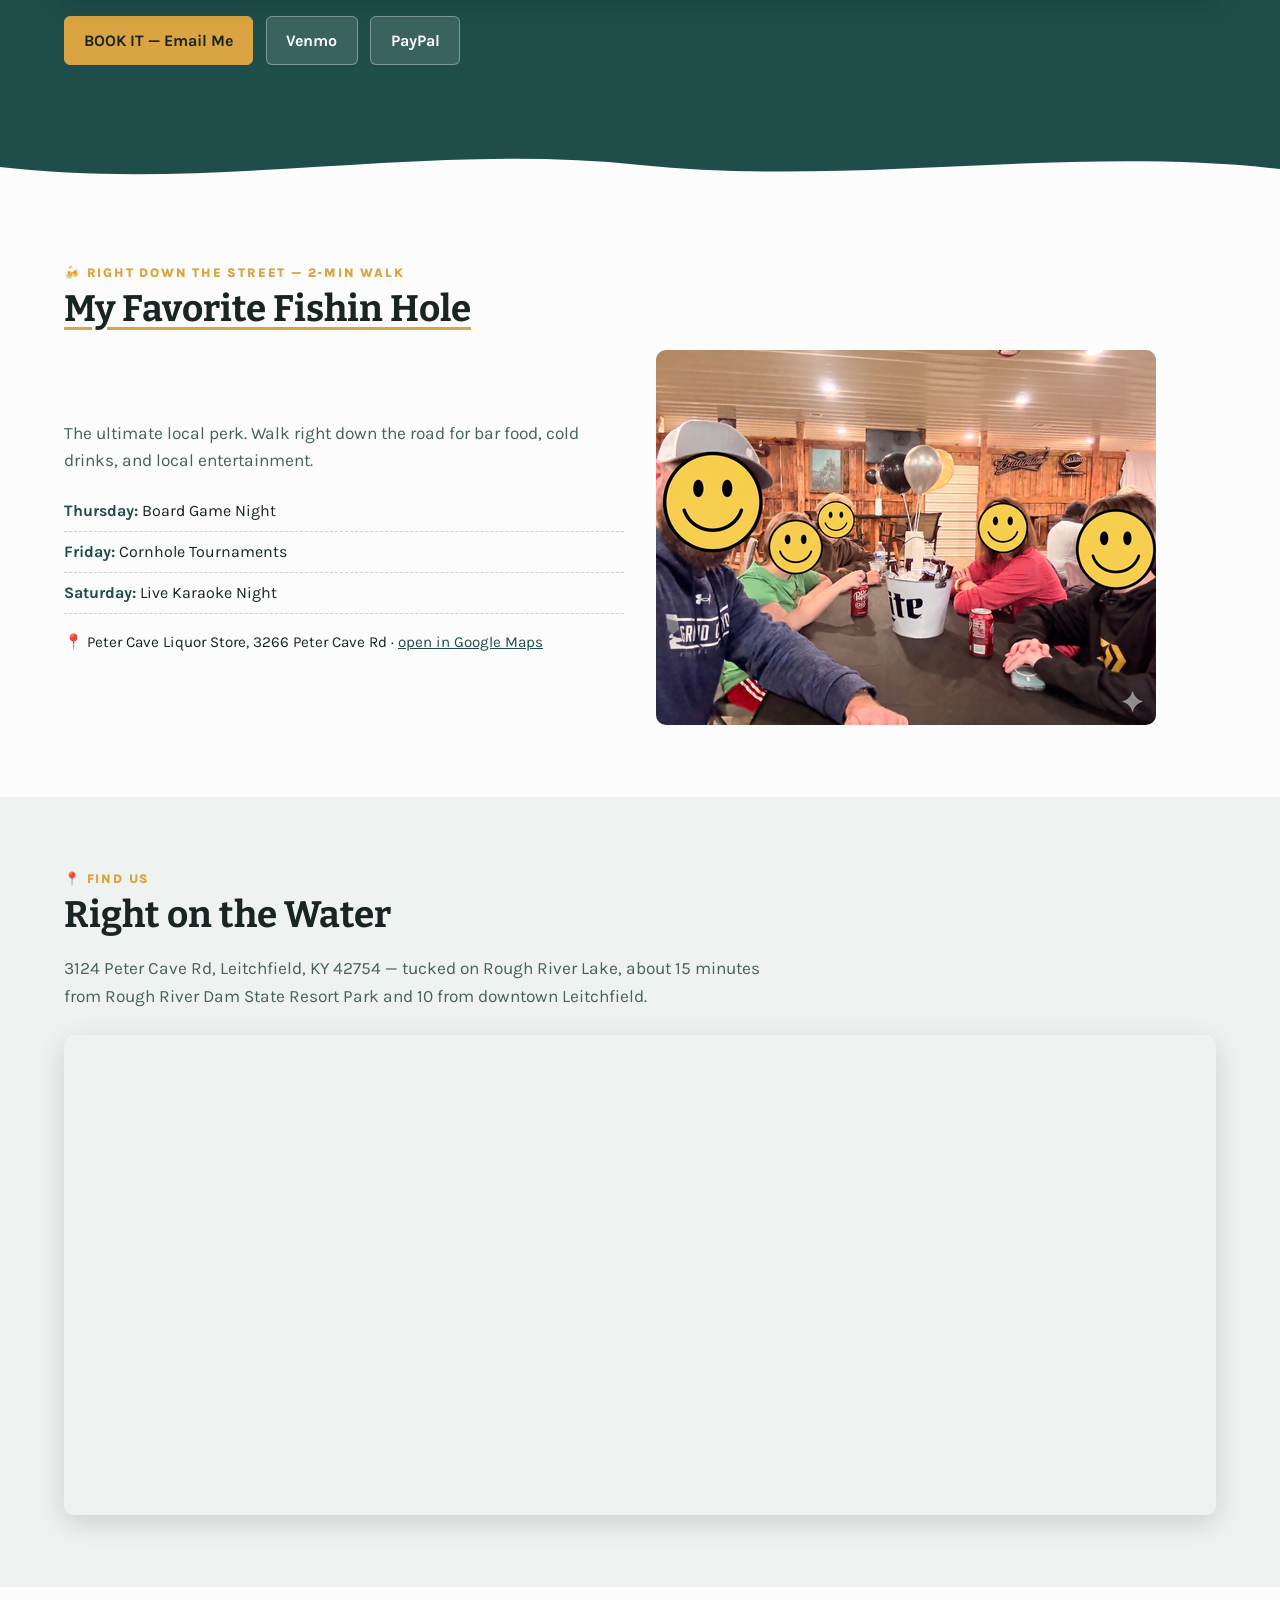
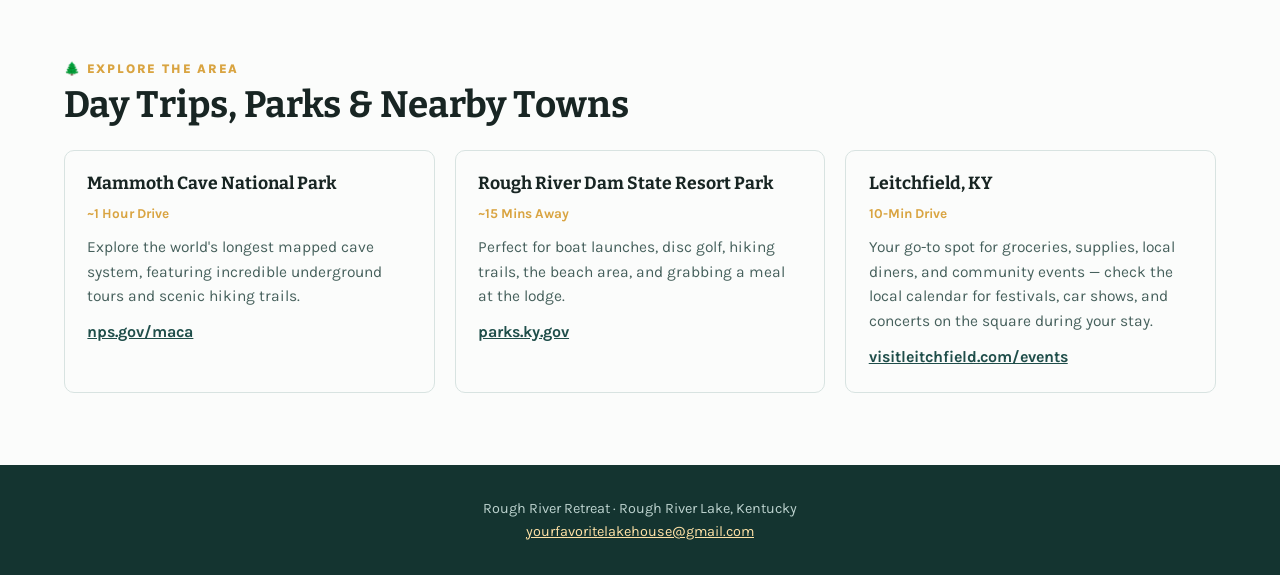
==== commit 8c349e29: "Add files via upload" ====
--- a/index.html
+++ b/index.html
@@ -4,9 +4,9 @@
 <meta charset="UTF-8">
 <meta name="viewport" content="width=device-width, initial-scale=1">
 <title>Rough River Retreat — Waterfront Lake House on Rough River Lake, KY</title>
-<meta name="description" content="A cozy 3-bedroom, 2-bath waterfront getaway on Rough River Lake in Kentucky — panoramic water views, expansive back deck, and a fully loaded game room. Check availability and book your lake weekend.">
+<meta name="description" content="A cozy 3-bedroom, 2-bath waterfront getaway on Rough River Lake in Kentucky — panoramic water views, expansive back deck, and a garage game room with a pool table. Check availability and book your lake weekend.">
 <meta property="og:title" content="Rough River Retreat">
-<meta property="og:description" content="Your waterfront escape on Rough River Lake — 3BR/2BA, water views, big deck, game room.">
+<meta property="og:description" content="A waterfront lake house on Rough River Lake — 3BR/2BA, water views, big deck, game room.">
 <meta property="og:type" content="website">
 <meta property="og:url" content="https://www.roughriverretreat.com">
 <link rel="preconnect" href="https://fonts.googleapis.com">
@@ -29,8 +29,8 @@
   <img class="hero-photo" src="images/hero.jpeg" alt="Waterfront view of the lake house on Rough River Lake">
   <div class="scrim"></div>
   <div class="hero-copy">
-    <h1>Your Waterfront Escape on Rough River Lake</h1>
-    <p>A cozy 3-bedroom, 2-bath getaway featuring panoramic water views, an expansive back deck, and a fully loaded game room.</p>
+    <h1>A Waterfront Lake House on Rough River Lake</h1>
+    <p>A cozy 3-bedroom, 2-bath getaway featuring panoramic water views, an expansive back deck, and a garage game room with a pool table.</p>
     <a class="btn" href="#booking">Check Availability</a>
   </div>
 </div>
@@ -50,7 +50,7 @@
       <span>Indoors</span>
     </div>
   </div>
-  <p class="lede" style="margin-top:1.5rem;">With 3 comfortable bedrooms, 2 full baths, and a fully loaded garage game room, our waterfront retreat comfortably accommodates your entire group for the ultimate lake weekend.</p>
+  <p class="lede" style="margin-top:1.5rem;">With 3 comfortable bedrooms, 2 full baths, and a garage game room with a pool table, our waterfront retreat comfortably accommodates your entire group for a relaxing lake weekend.</p>
   <a class="btn" href="photos.html" style="background:var(--lake);color:#fff;">View More Photos</a>
 </section>
 
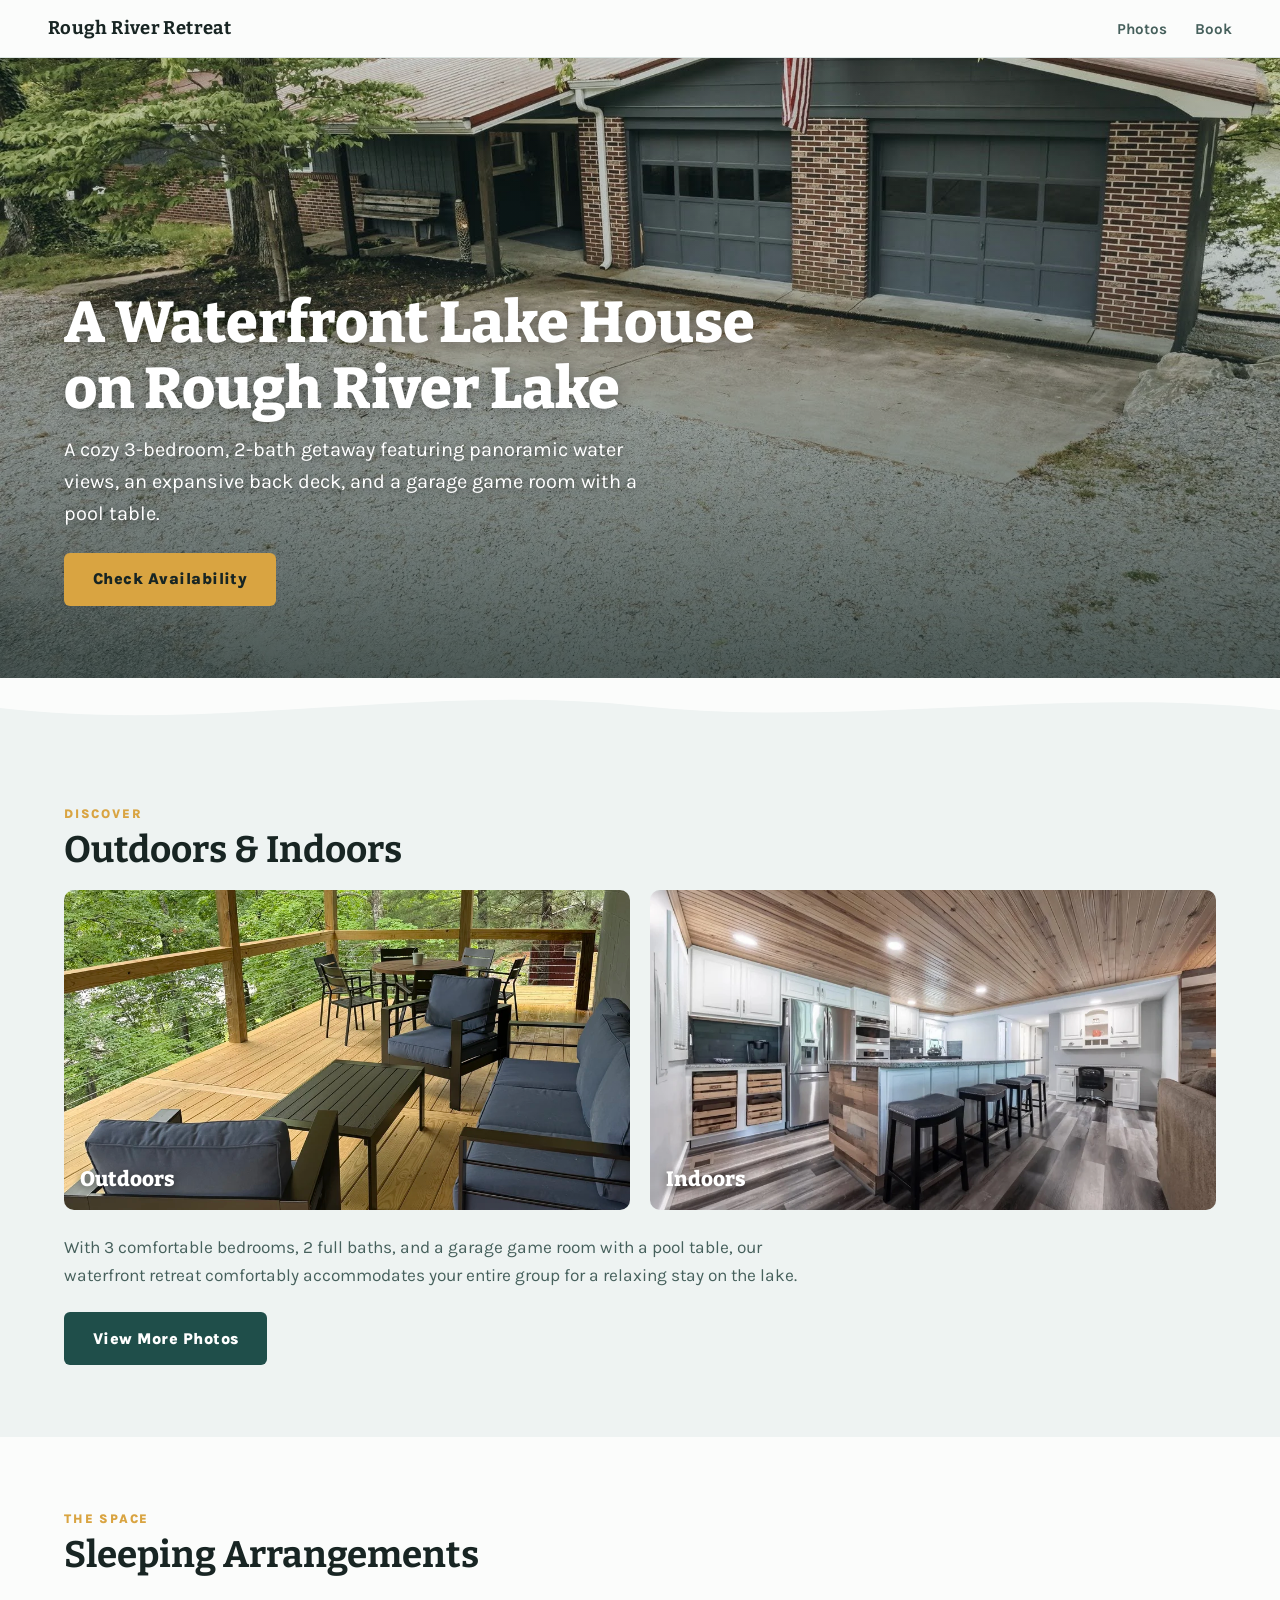
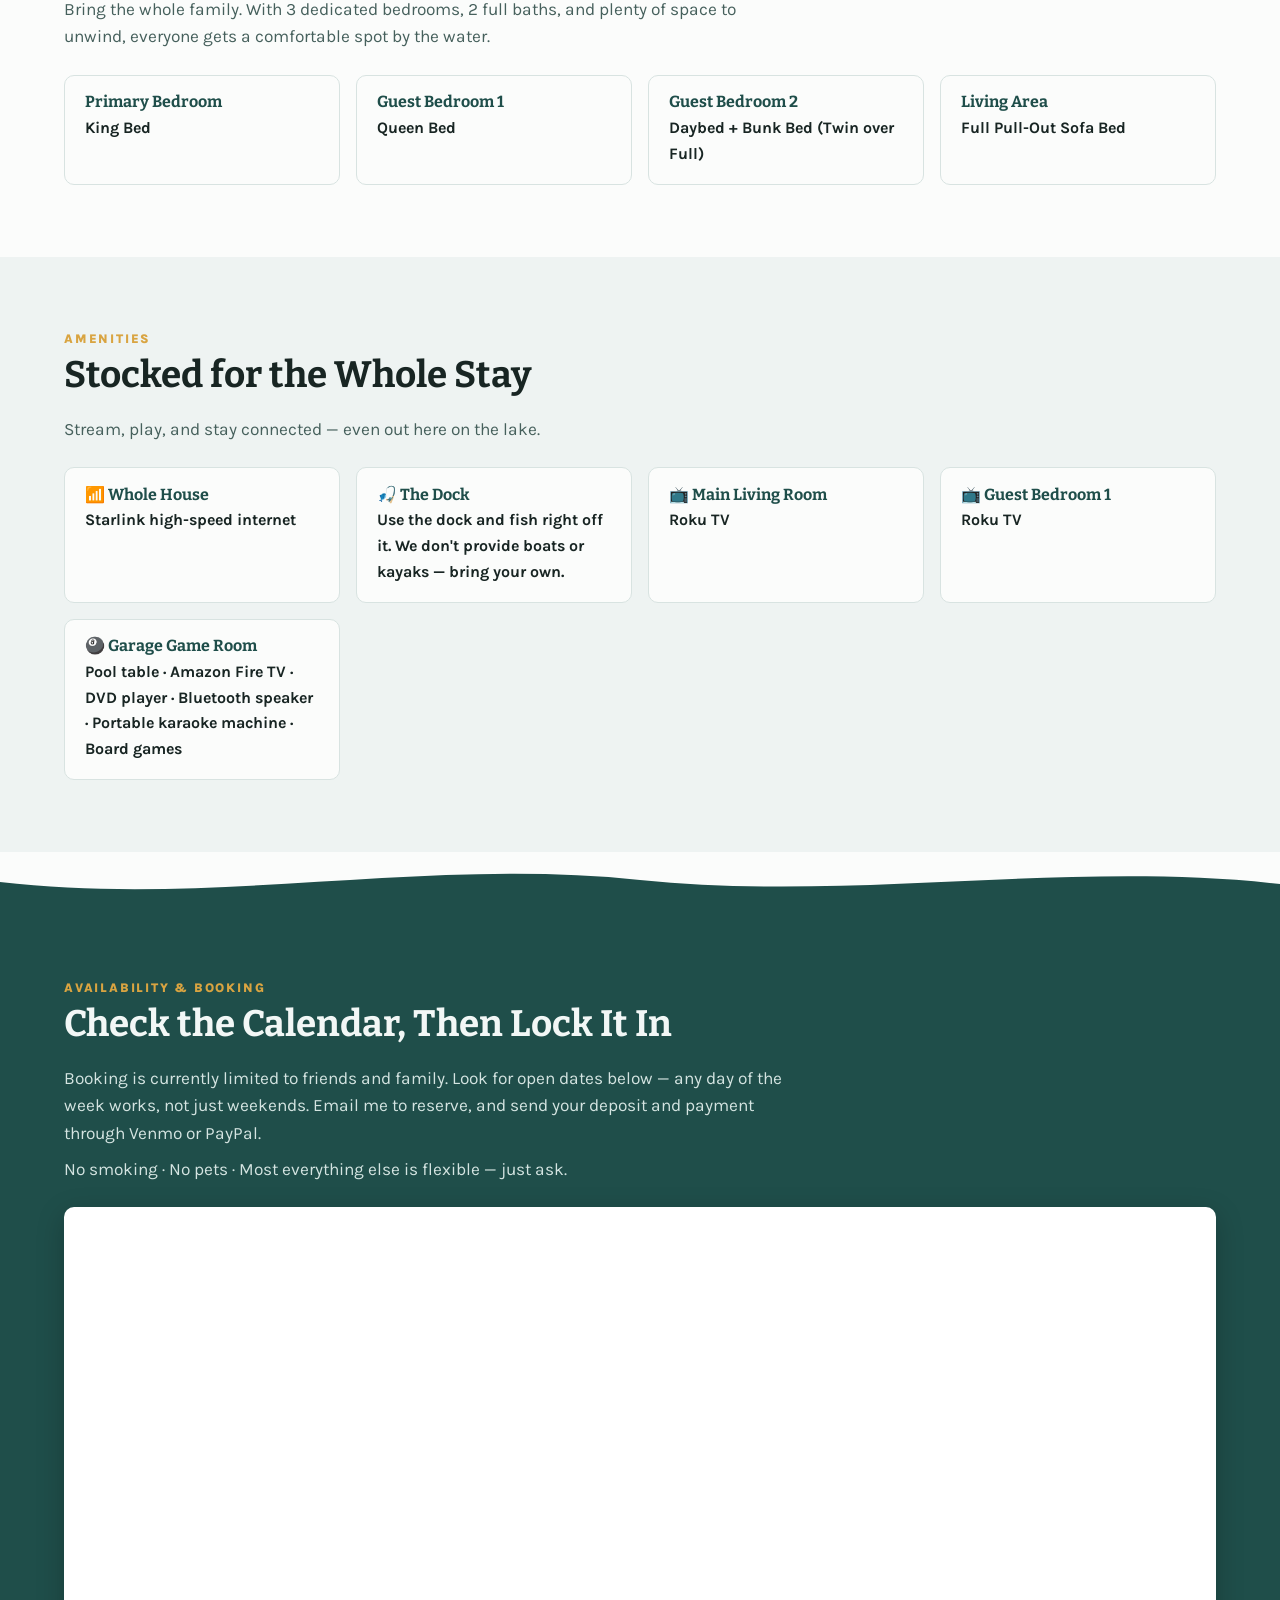
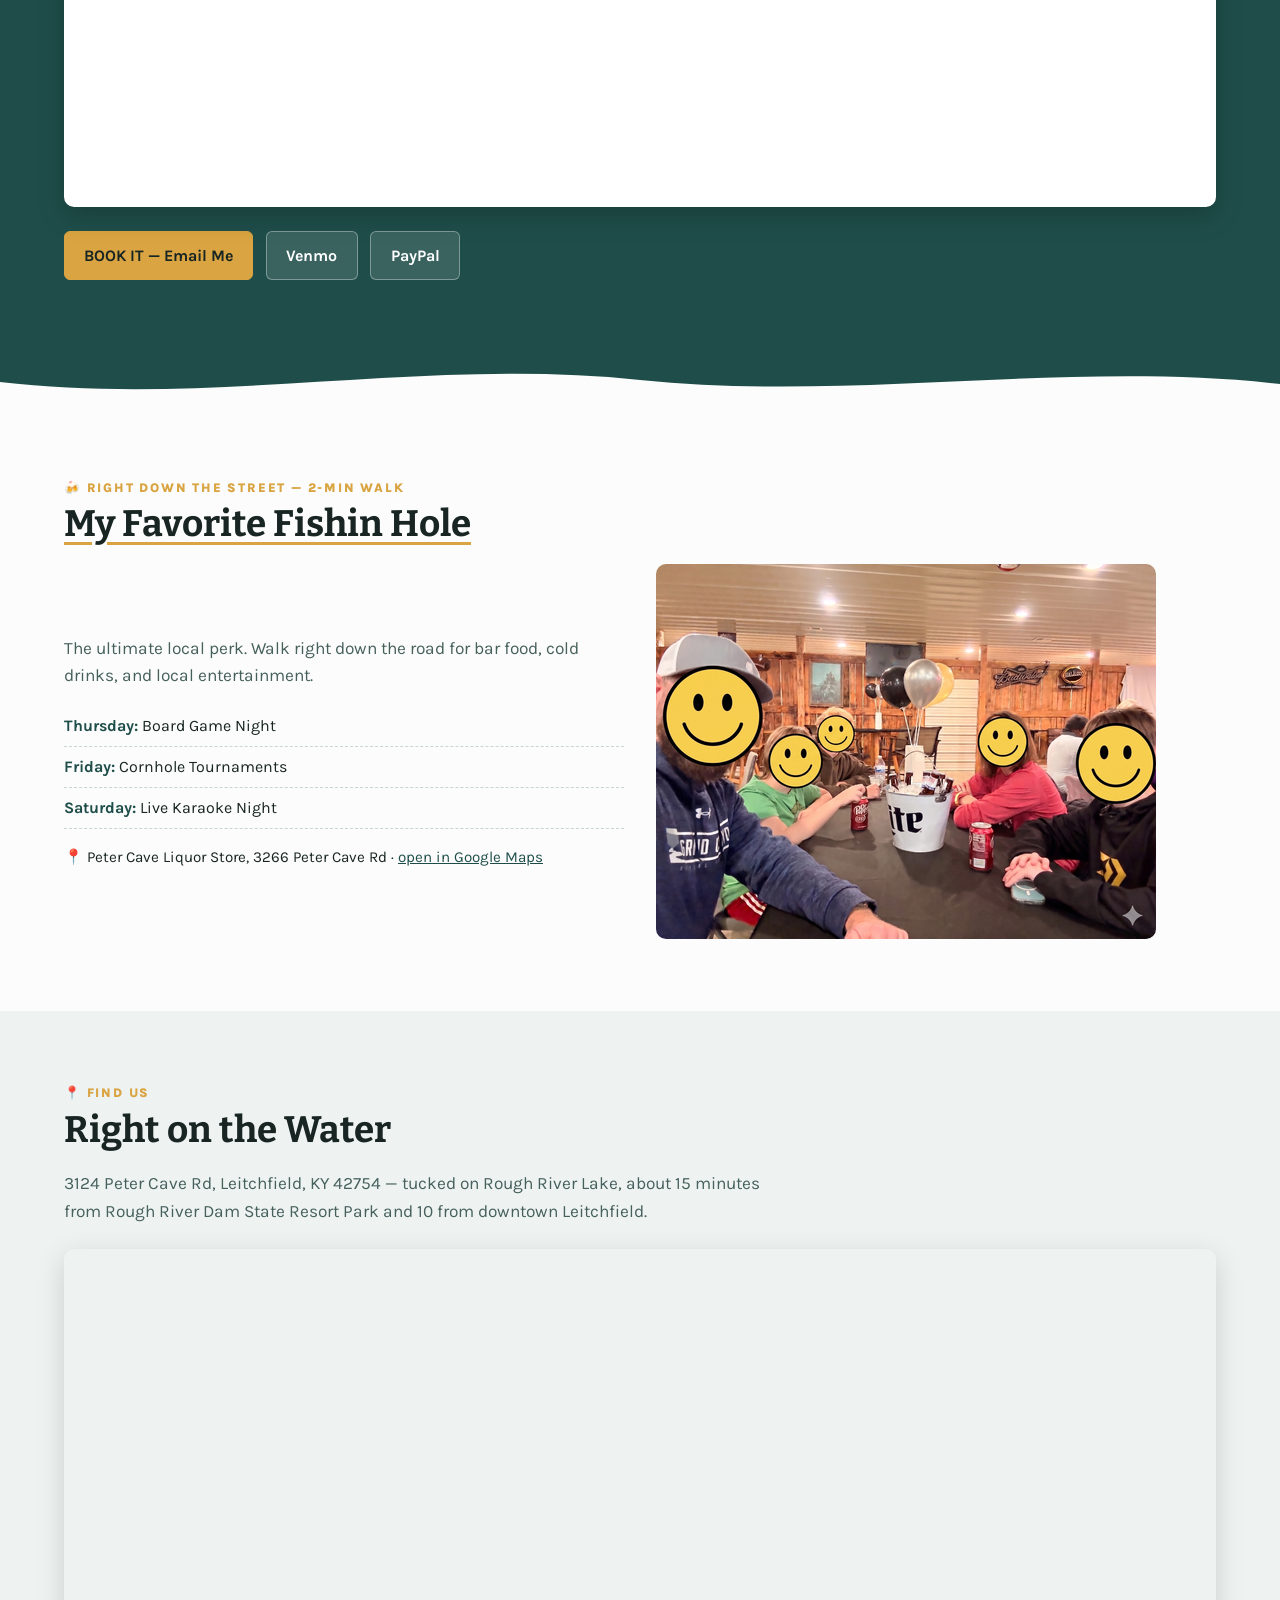
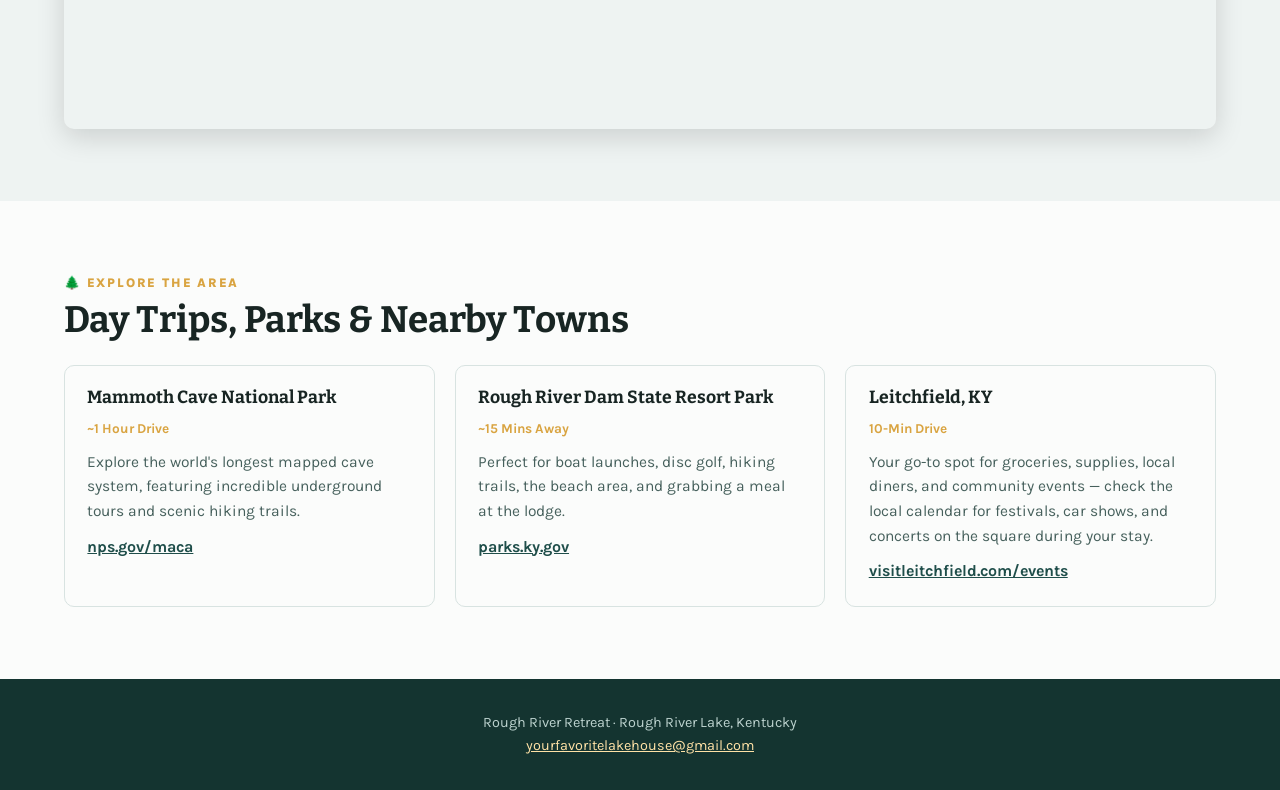
==== commit bb0c30bf: "Add files via upload" ====
--- a/index.html
+++ b/index.html
@@ -4,11 +4,12 @@
 <meta charset="UTF-8">
 <meta name="viewport" content="width=device-width, initial-scale=1">
 <title>Rough River Retreat — Waterfront Lake House on Rough River Lake, KY</title>
-<meta name="description" content="A cozy 3-bedroom, 2-bath waterfront getaway on Rough River Lake in Kentucky — panoramic water views, expansive back deck, and a garage game room with a pool table. Check availability and book your lake weekend.">
+<meta name="description" content="A cozy 3-bedroom, 2-bath waterfront getaway on Rough River Lake in Kentucky — panoramic water views, expansive back deck, and a garage game room with a pool table. Check availability and book your stay.">
 <meta property="og:title" content="Rough River Retreat">
 <meta property="og:description" content="A waterfront lake house on Rough River Lake — 3BR/2BA, water views, big deck, game room.">
 <meta property="og:type" content="website">
 <meta property="og:url" content="https://www.roughriverretreat.com">
+<meta property="og:image" content="https://www.roughriverretreat.com/images/hero.jpeg">
 <link rel="preconnect" href="https://fonts.googleapis.com">
 <link rel="preconnect" href="https://fonts.gstatic.com" crossorigin>
 <link href="https://fonts.googleapis.com/css2?family=Bitter:wght@700;800&family=Karla:wght@400;700;800&display=swap" rel="stylesheet">
@@ -50,7 +51,7 @@
       <span>Indoors</span>
     </div>
   </div>
-  <p class="lede" style="margin-top:1.5rem;">With 3 comfortable bedrooms, 2 full baths, and a garage game room with a pool table, our waterfront retreat comfortably accommodates your entire group for a relaxing lake weekend.</p>
+  <p class="lede" style="margin-top:1.5rem;">With 3 comfortable bedrooms, 2 full baths, and a garage game room with a pool table, our waterfront retreat comfortably accommodates your entire group for a relaxing stay on the lake.</p>
   <a class="btn" href="photos.html" style="background:var(--lake);color:#fff;">View More Photos</a>
 </section>
 
@@ -74,6 +75,7 @@
   <p class="lede">Stream, play, and stay connected — even out here on the lake.</p>
   <div class="beds">
     <div class="bed-card"><h3>📶 Whole House</h3><p>Starlink high-speed internet</p></div>
+    <div class="bed-card"><h3>🎣 The Dock</h3><p>Use the dock and fish right off it. We don't provide boats or kayaks — bring your own.</p></div>
     <div class="bed-card"><h3>📺 Main Living Room</h3><p>Roku TV</p></div>
     <div class="bed-card"><h3>📺 Guest Bedroom 1</h3><p>Roku TV</p></div>
     <div class="bed-card"><h3>🎱 Garage Game Room</h3><p>Pool table · Amazon Fire TV · DVD player · Bluetooth speaker · Portable karaoke machine · Board games</p></div>
@@ -85,7 +87,8 @@
 <section class="section-lake" id="booking">
   <p class="kicker">Availability &amp; Booking</p>
   <h2 class="section-title">Check the Calendar, Then Lock It In</h2>
-  <p class="lede">Look for open dates below, coordinate with me directly to reserve your weekend, and send your deposit and payment through Venmo or PayPal.</p>
+  <p class="lede">Booking is currently limited to friends and family. Look for open dates below — any day of the week works, not just weekends. Email me to reserve, and send your deposit and payment through Venmo or PayPal.</p>
+  <p class="lede" style="margin-top:0.5rem;">No smoking · No pets · Most everything else is flexible — just ask.</p>
 
   <div class="calendar-wrap">
     <iframe src="https://calendar.google.com/calendar/embed?src=3ceea9b56459c715bdbd2da5eff8958c19646cd891139399fe4d9bab4cf9bbc4%40group.calendar.google.com&ctz=America%2FNew_York&mode=MONTH" title="Rough River Retreat availability calendar" loading="lazy"></iframe>
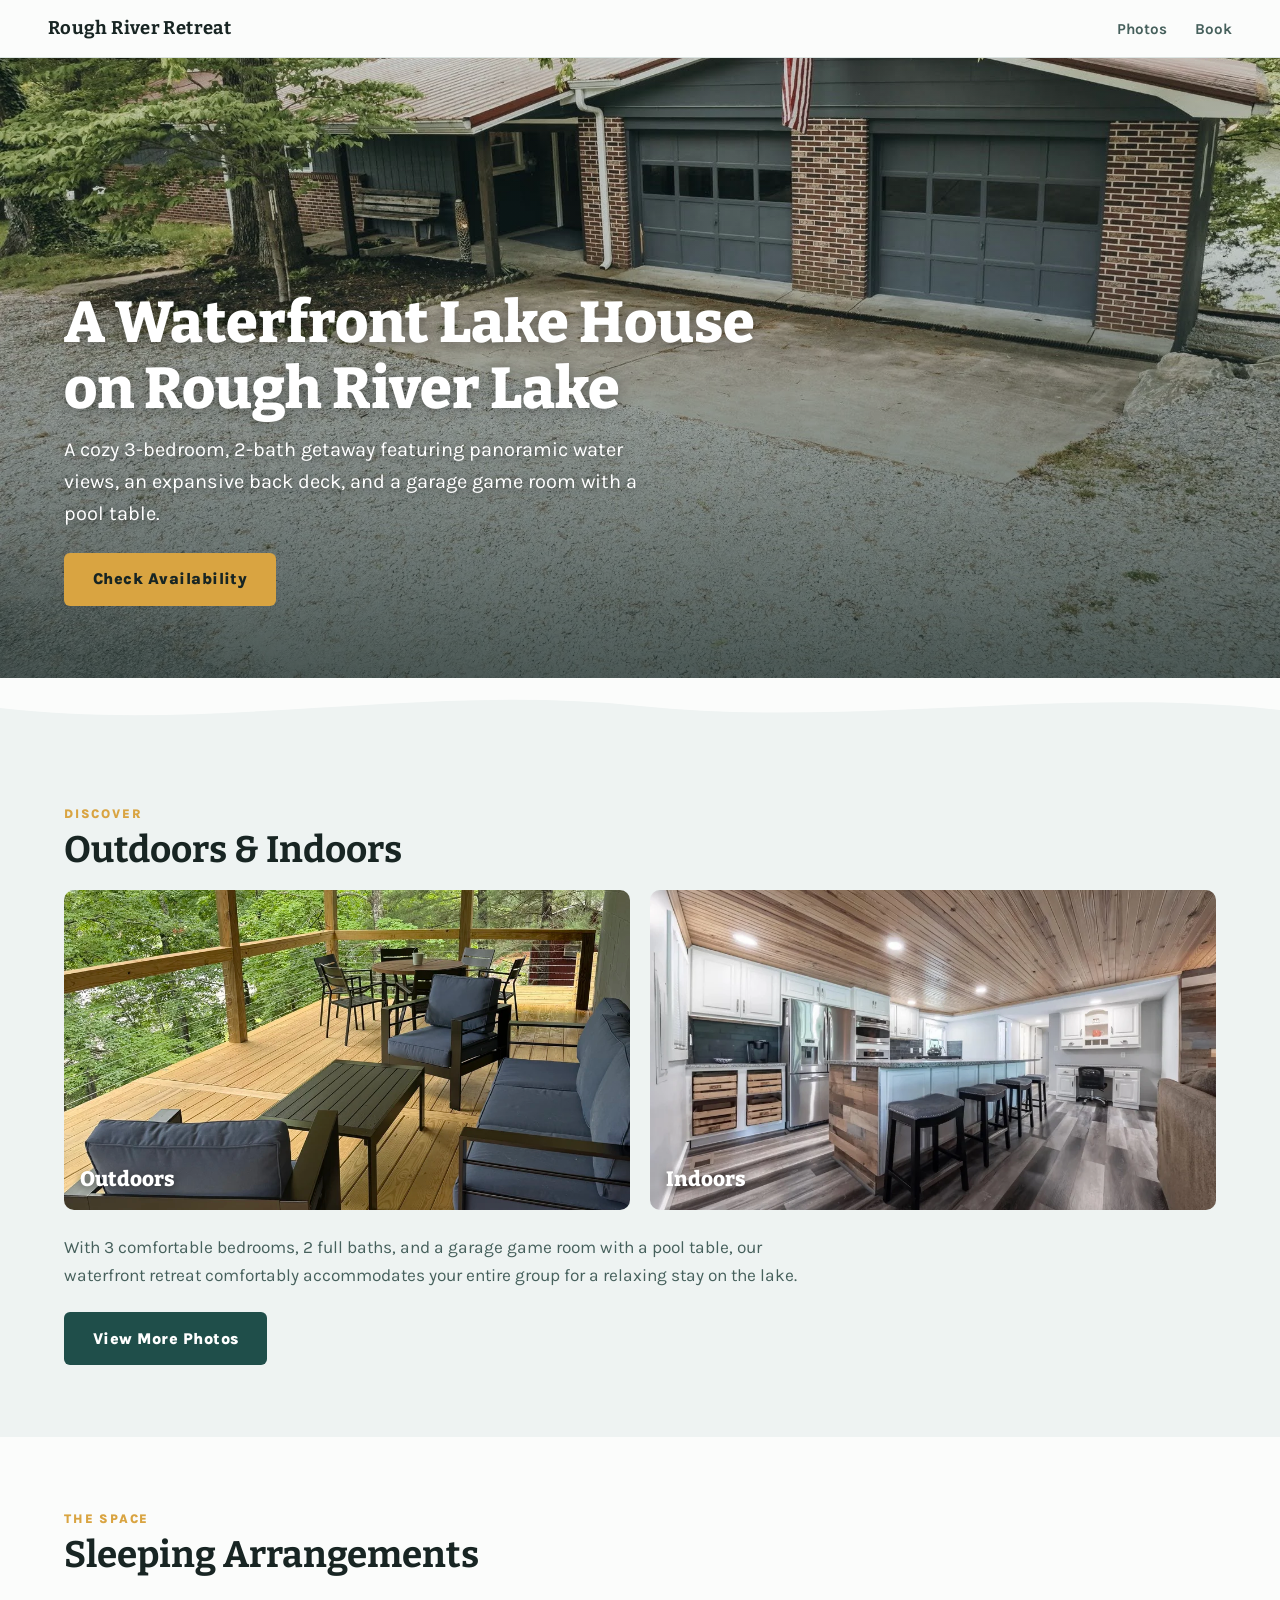
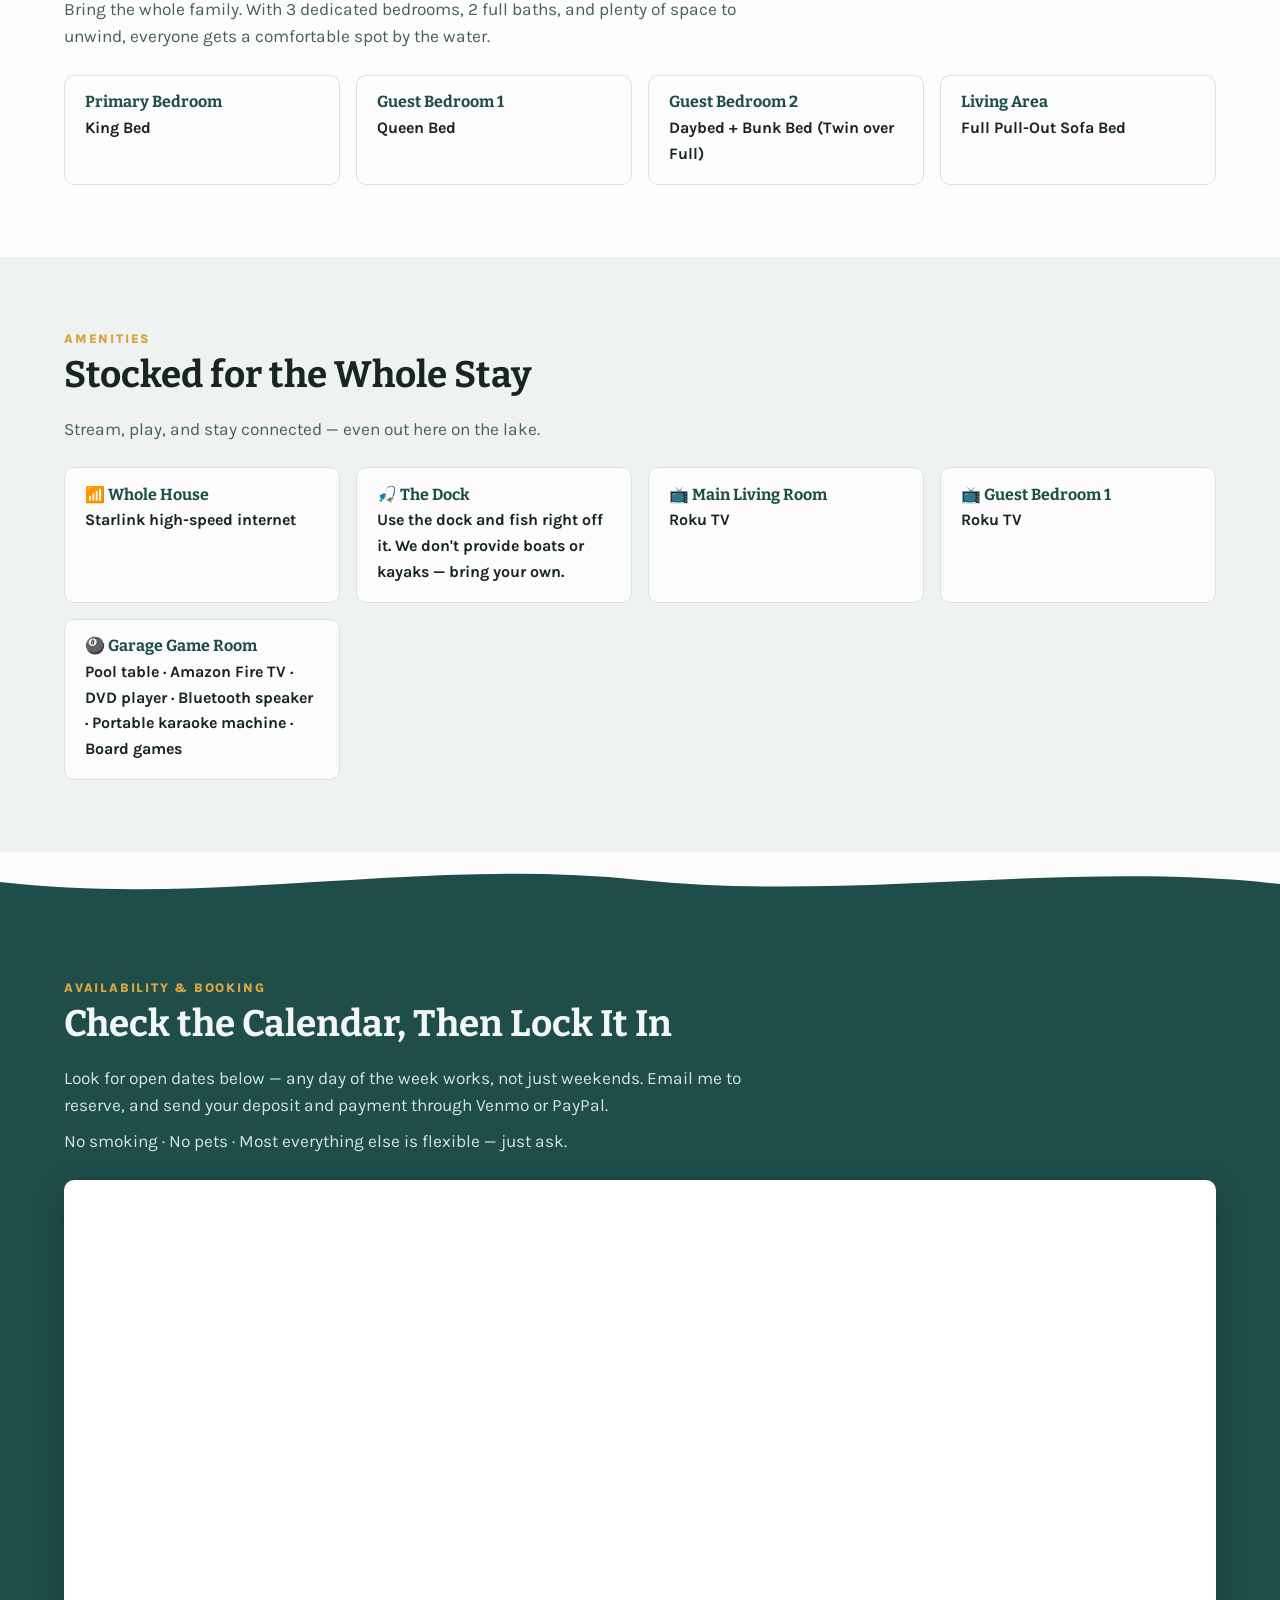
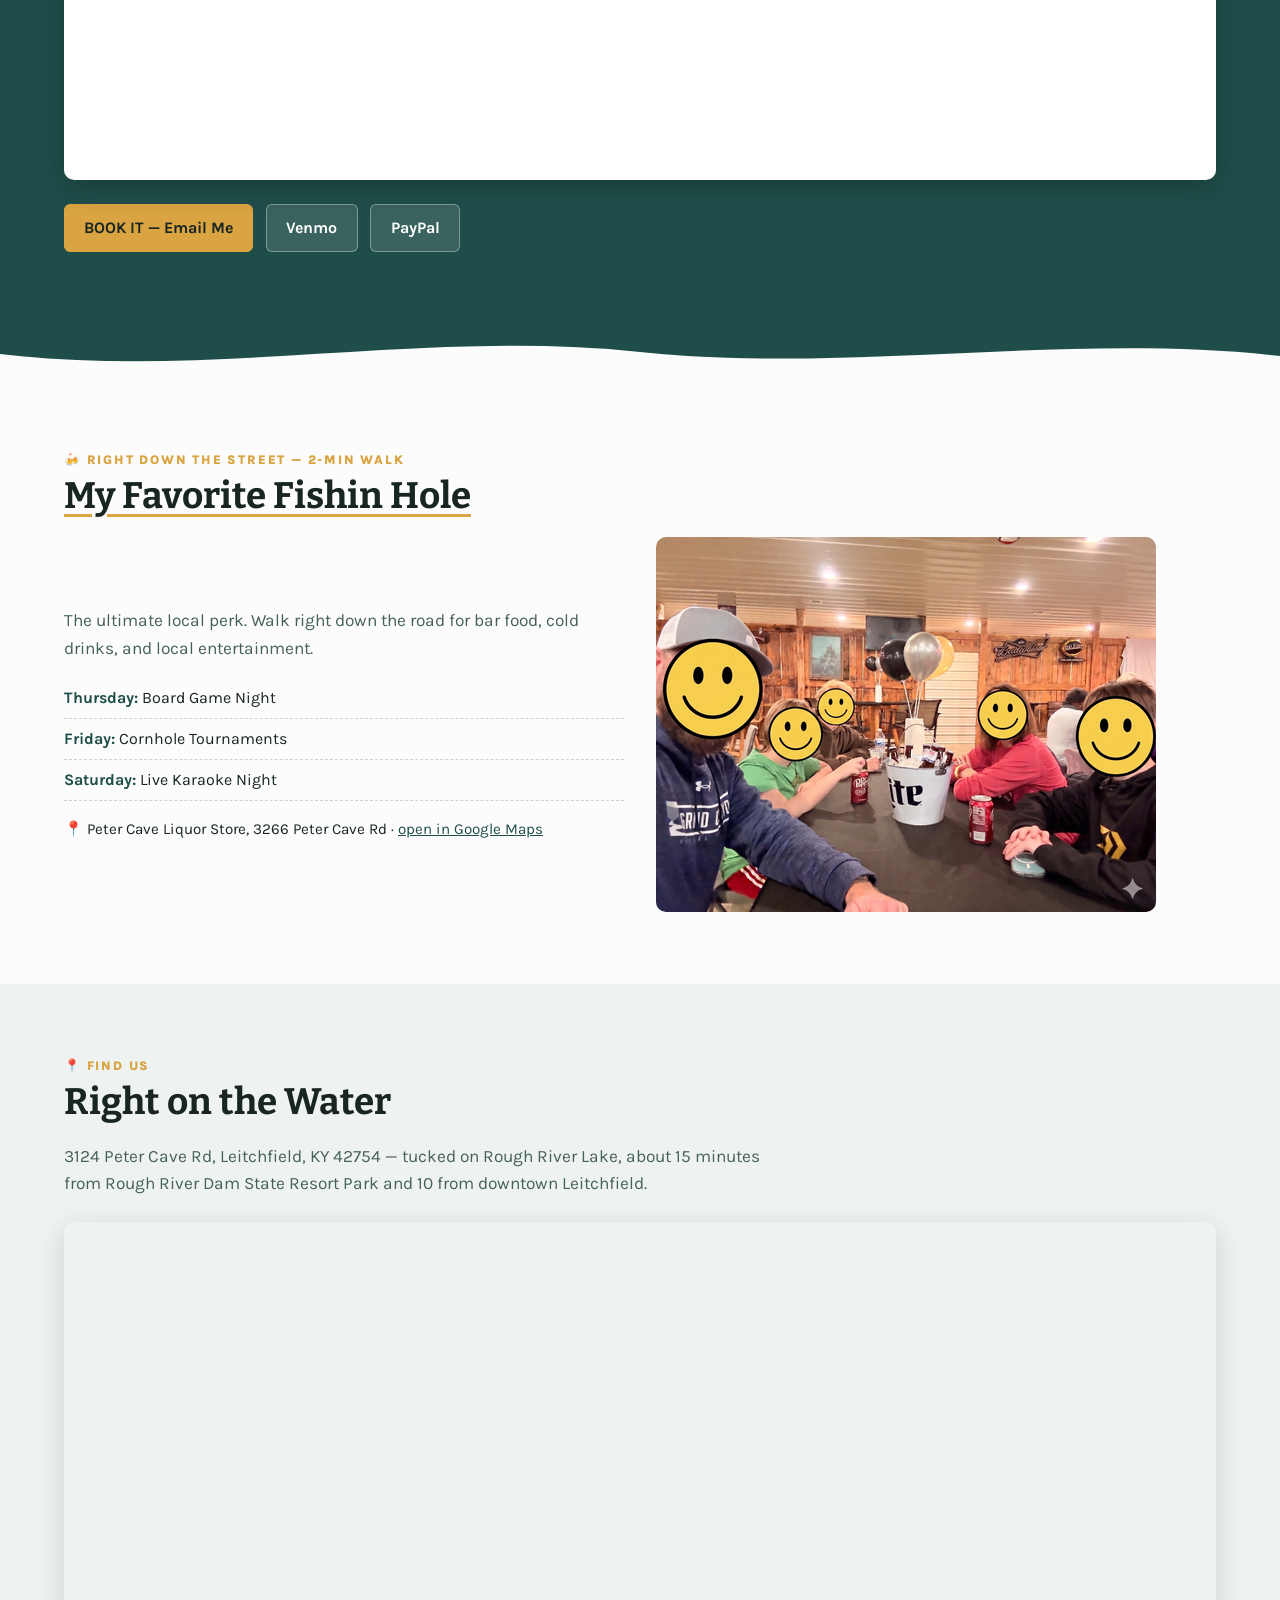
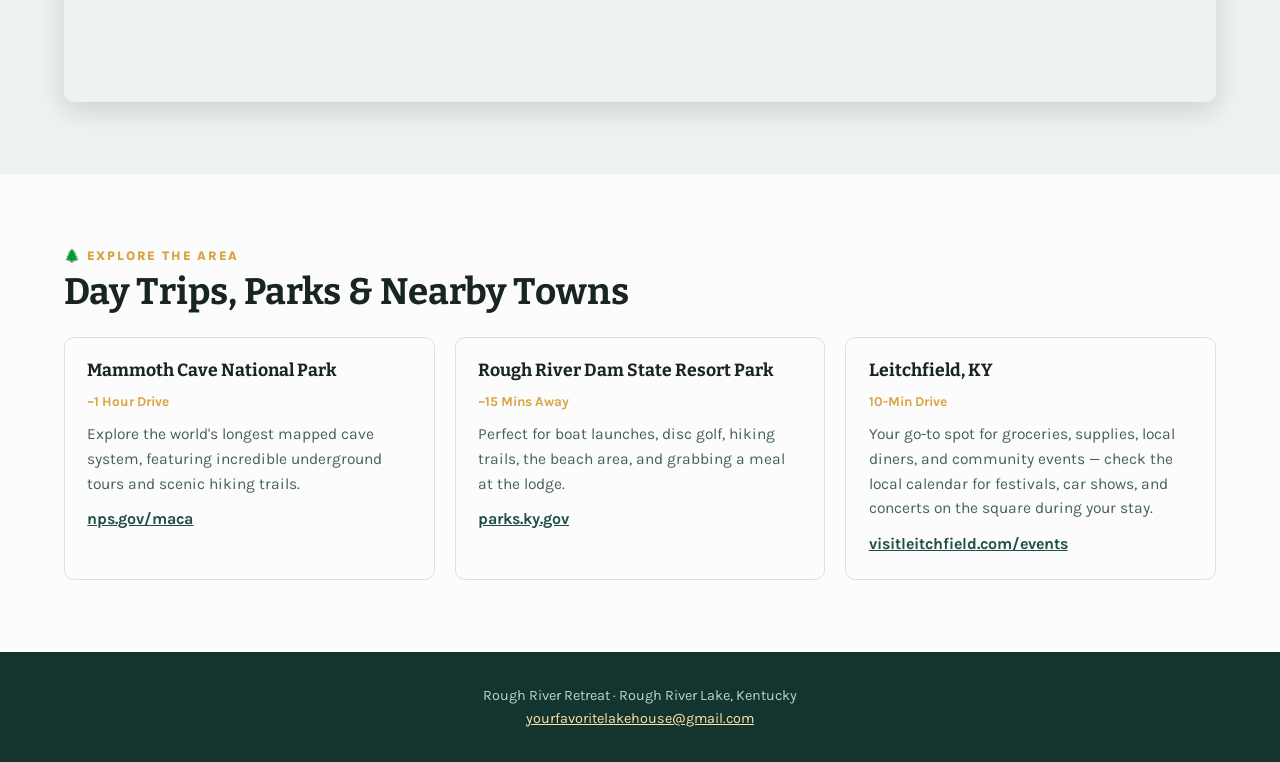
==== commit 7c5fa672: "Add files via upload" ====
--- a/index.html
+++ b/index.html
@@ -87,7 +87,7 @@
 <section class="section-lake" id="booking">
   <p class="kicker">Availability &amp; Booking</p>
   <h2 class="section-title">Check the Calendar, Then Lock It In</h2>
-  <p class="lede">Booking is currently limited to friends and family. Look for open dates below — any day of the week works, not just weekends. Email me to reserve, and send your deposit and payment through Venmo or PayPal.</p>
+  <p class="lede">Look for open dates below — any day of the week works, not just weekends. Email me to reserve, and send your deposit and payment through Venmo or PayPal.</p>
   <p class="lede" style="margin-top:0.5rem;">No smoking · No pets · Most everything else is flexible — just ask.</p>
 
   <div class="calendar-wrap">
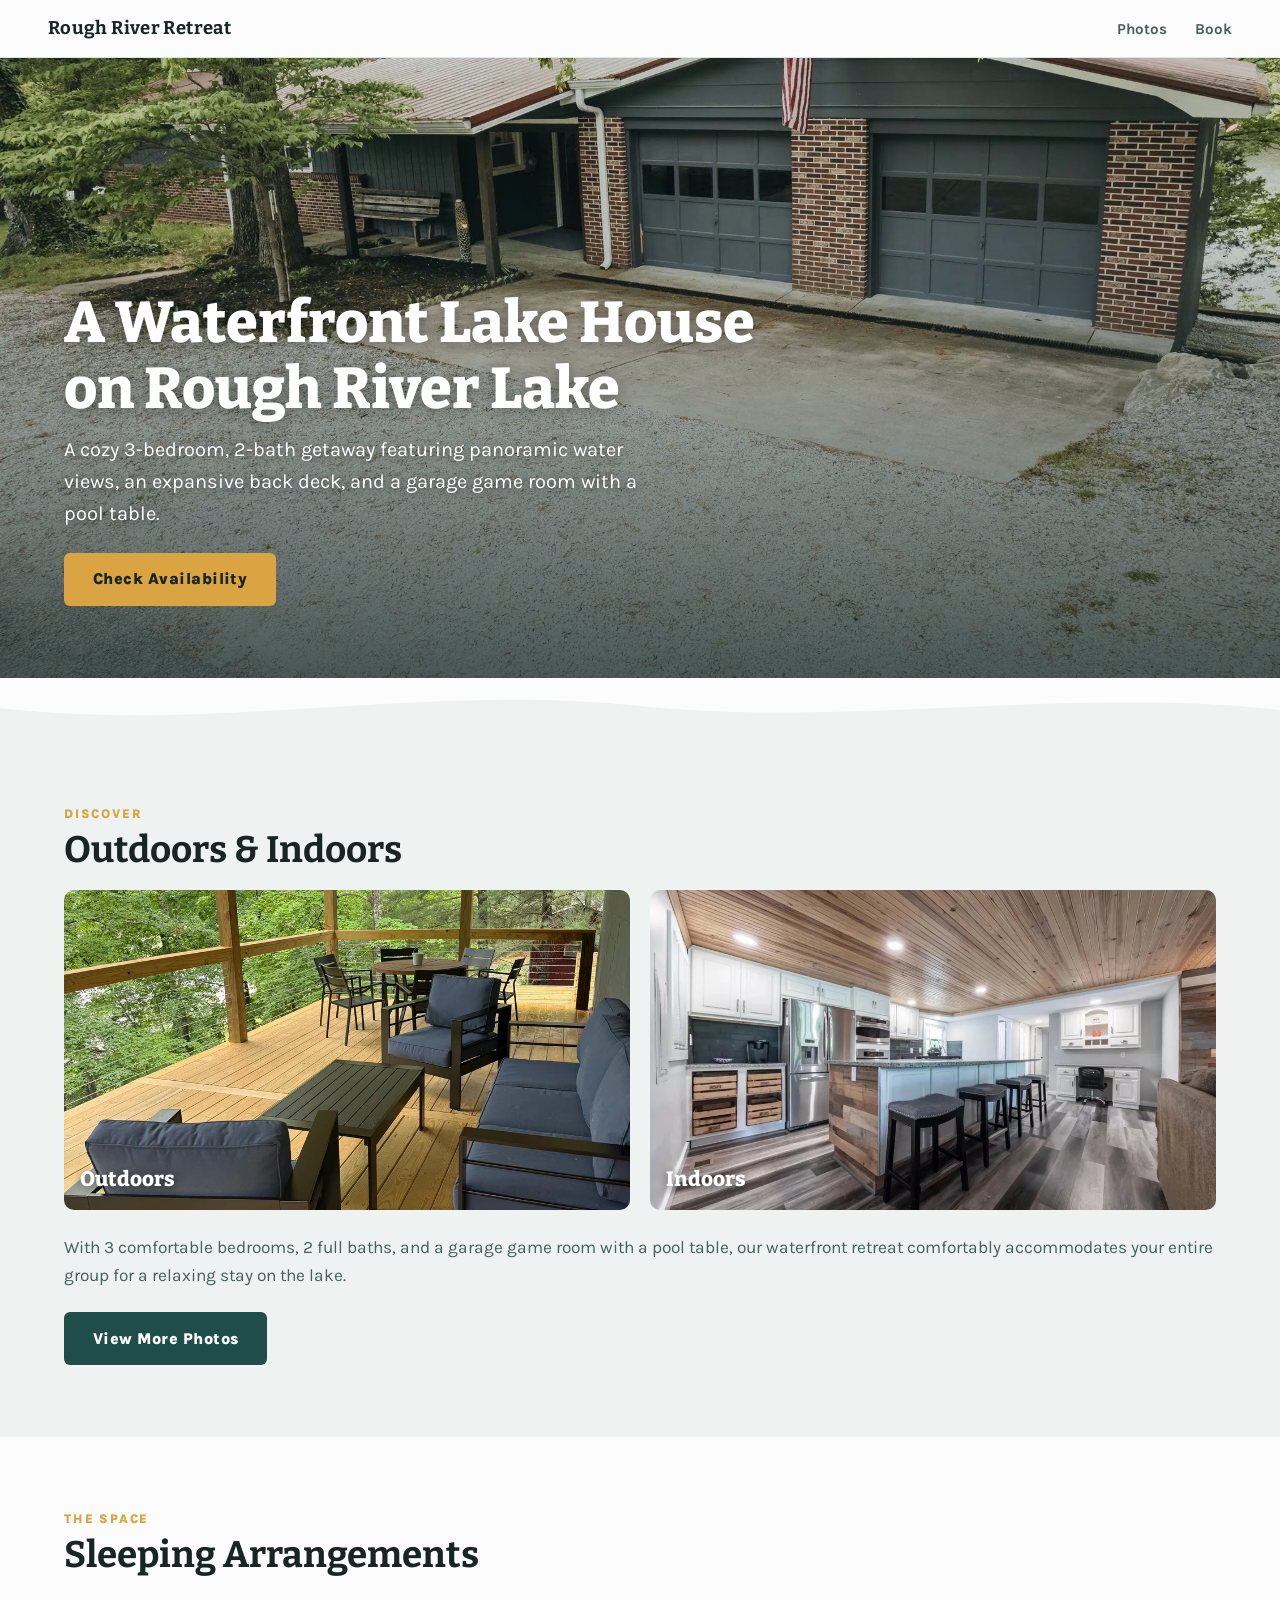
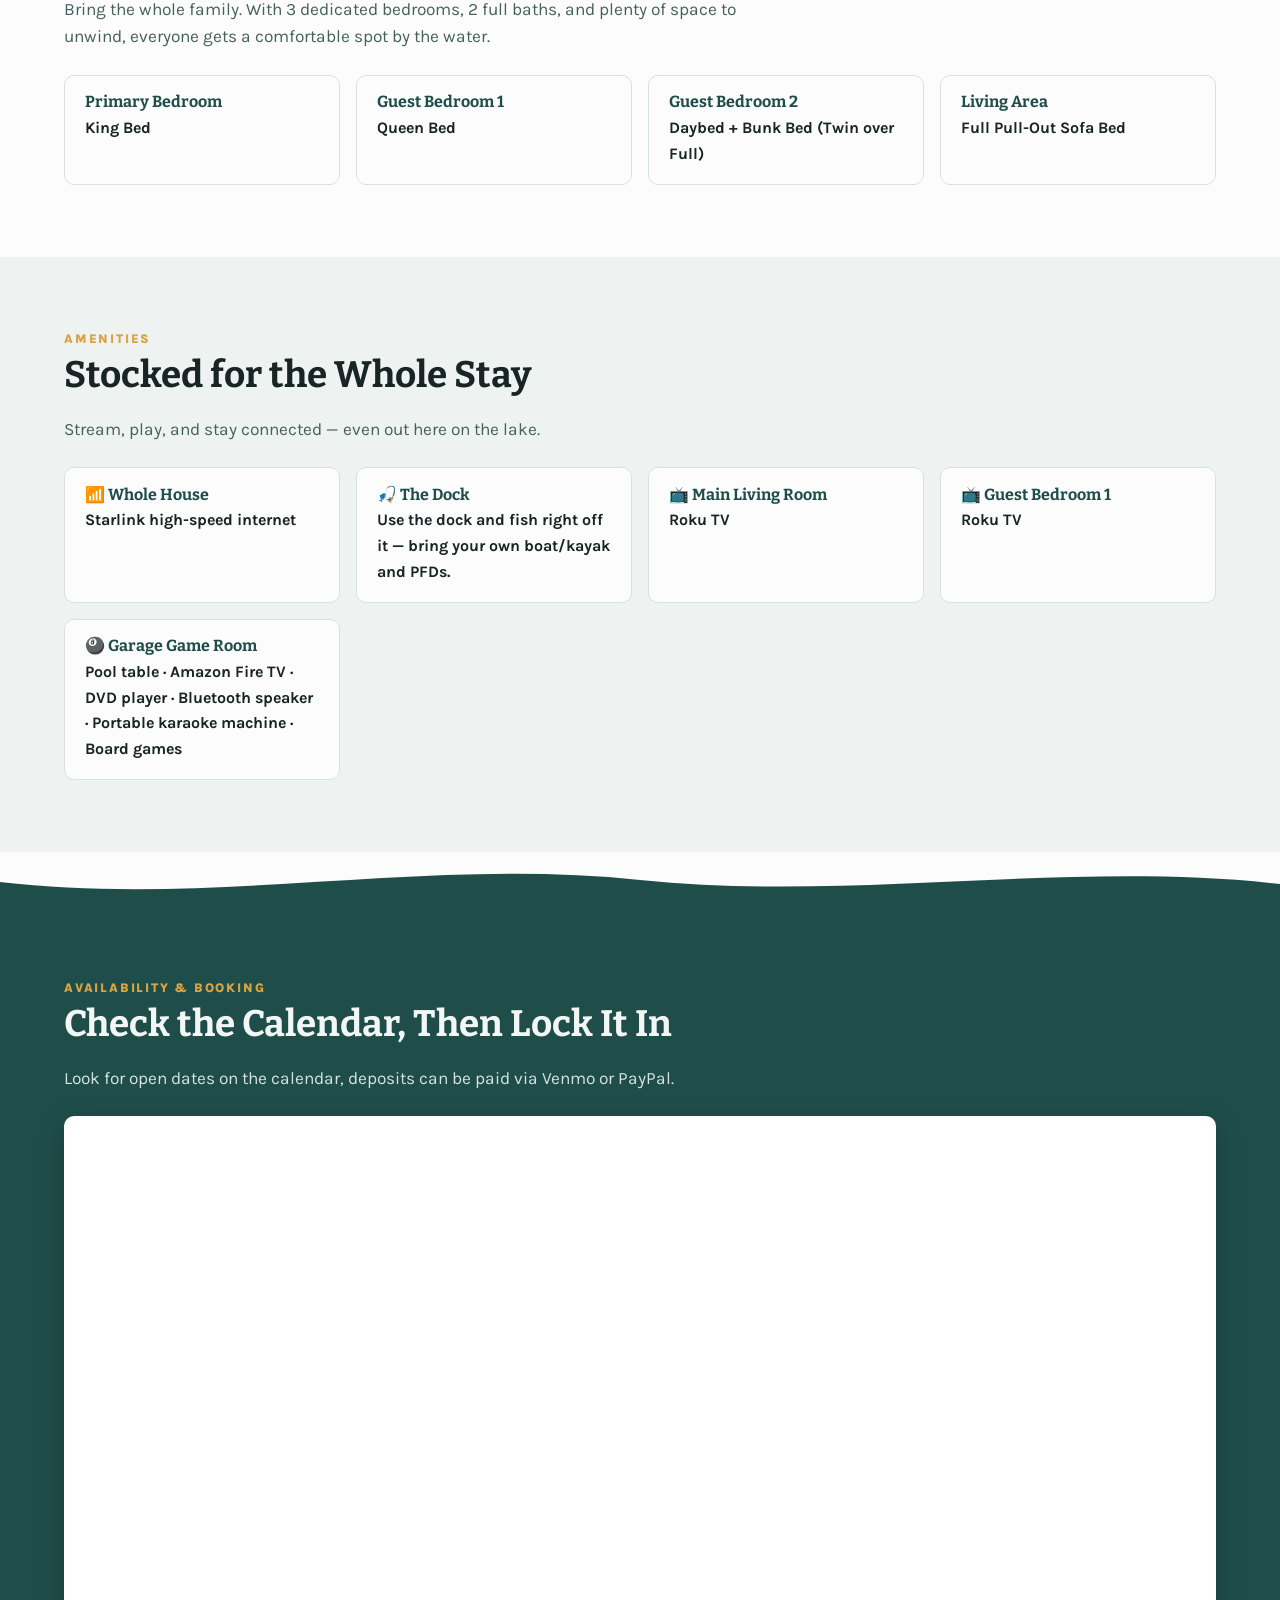
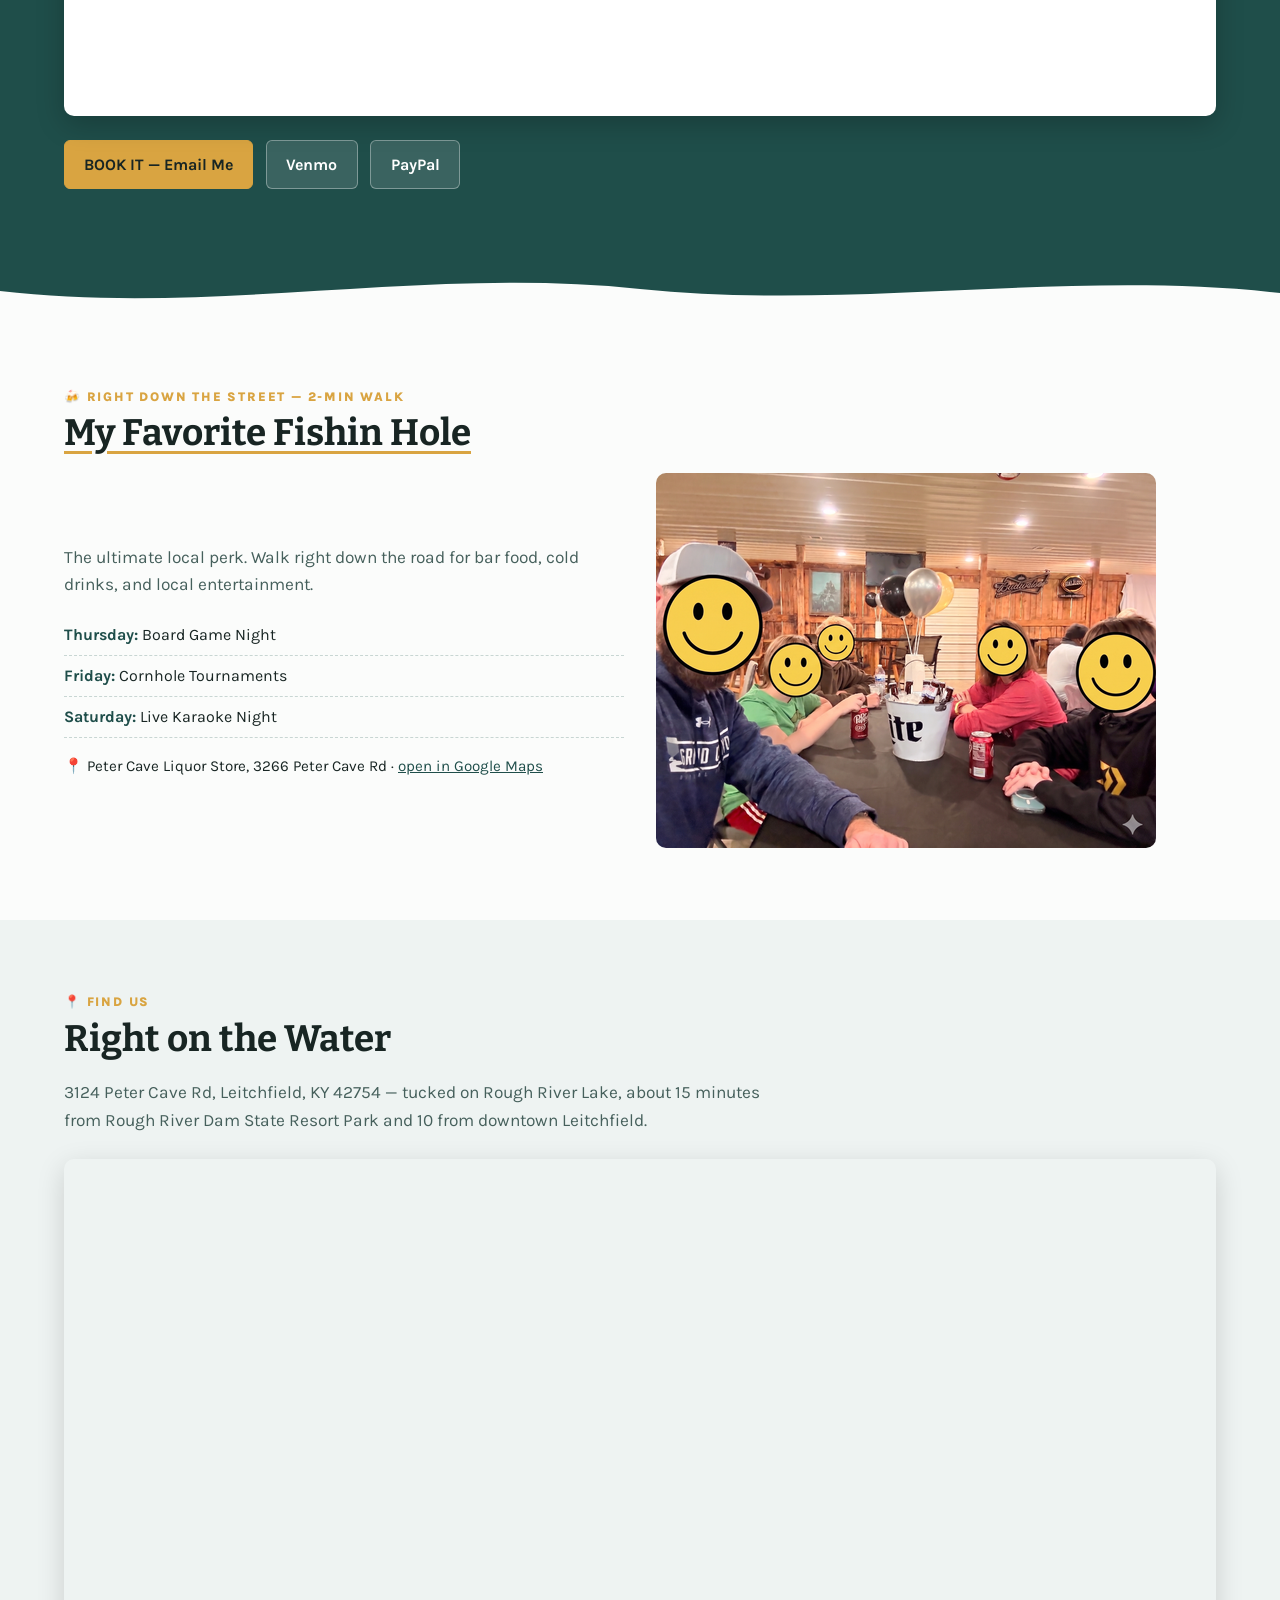
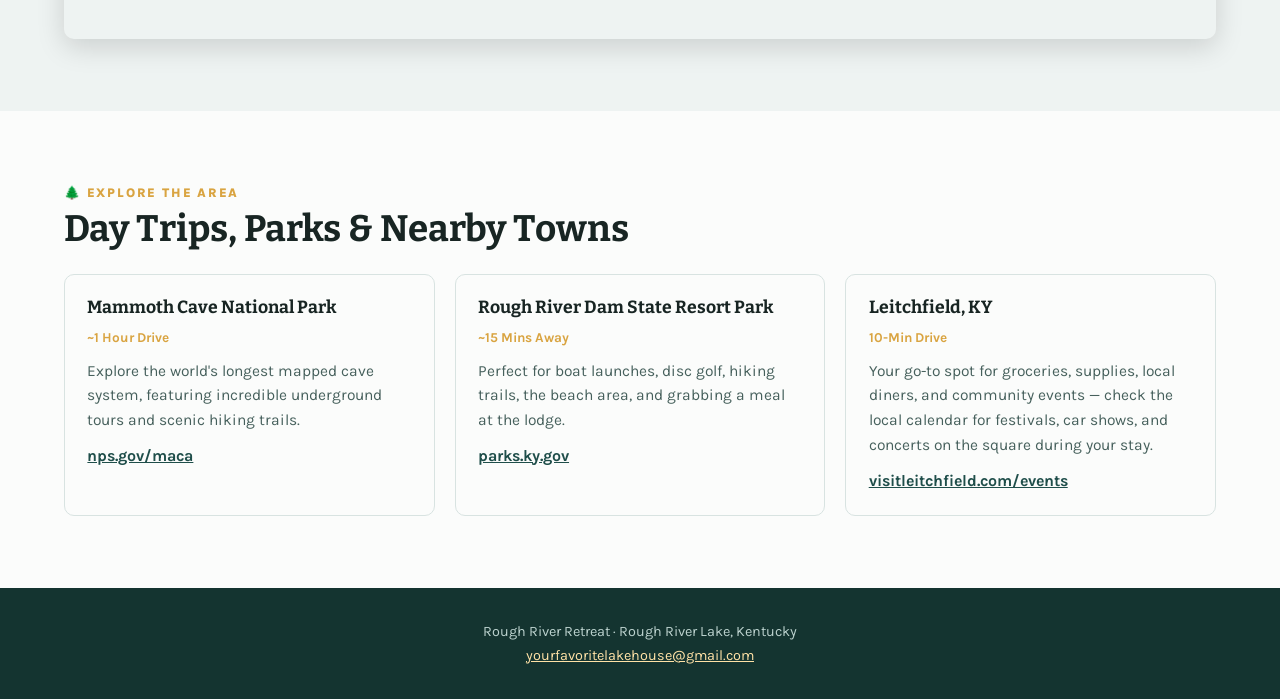
==== commit f050b628: "Add files via upload" ====
--- a/index.html
+++ b/index.html
@@ -51,7 +51,7 @@
       <span>Indoors</span>
     </div>
   </div>
-  <p class="lede" style="margin-top:1.5rem;">With 3 comfortable bedrooms, 2 full baths, and a garage game room with a pool table, our waterfront retreat comfortably accommodates your entire group for a relaxing stay on the lake.</p>
+  <p class="lede" style="margin-top:1.5rem;max-width:none;">With 3 comfortable bedrooms, 2 full baths, and a garage game room with a pool table, our waterfront retreat comfortably accommodates your entire group for a relaxing stay on the lake.</p>
   <a class="btn" href="photos.html" style="background:var(--lake);color:#fff;">View More Photos</a>
 </section>
 
@@ -75,7 +75,7 @@
   <p class="lede">Stream, play, and stay connected — even out here on the lake.</p>
   <div class="beds">
     <div class="bed-card"><h3>📶 Whole House</h3><p>Starlink high-speed internet</p></div>
-    <div class="bed-card"><h3>🎣 The Dock</h3><p>Use the dock and fish right off it. We don't provide boats or kayaks — bring your own.</p></div>
+    <div class="bed-card"><h3>🎣 The Dock</h3><p>Use the dock and fish right off it — bring your own boat/kayak and PFDs.</p></div>
     <div class="bed-card"><h3>📺 Main Living Room</h3><p>Roku TV</p></div>
     <div class="bed-card"><h3>📺 Guest Bedroom 1</h3><p>Roku TV</p></div>
     <div class="bed-card"><h3>🎱 Garage Game Room</h3><p>Pool table · Amazon Fire TV · DVD player · Bluetooth speaker · Portable karaoke machine · Board games</p></div>
@@ -87,8 +87,7 @@
 <section class="section-lake" id="booking">
   <p class="kicker">Availability &amp; Booking</p>
   <h2 class="section-title">Check the Calendar, Then Lock It In</h2>
-  <p class="lede">Look for open dates below — any day of the week works, not just weekends. Email me to reserve, and send your deposit and payment through Venmo or PayPal.</p>
-  <p class="lede" style="margin-top:0.5rem;">No smoking · No pets · Most everything else is flexible — just ask.</p>
+  <p class="lede">Look for open dates on the calendar, deposits can be paid via Venmo or PayPal.</p>
 
   <div class="calendar-wrap">
     <iframe src="https://calendar.google.com/calendar/embed?src=3ceea9b56459c715bdbd2da5eff8958c19646cd891139399fe4d9bab4cf9bbc4%40group.calendar.google.com&ctz=America%2FNew_York&mode=MONTH" title="Rough River Retreat availability calendar" loading="lazy"></iframe>
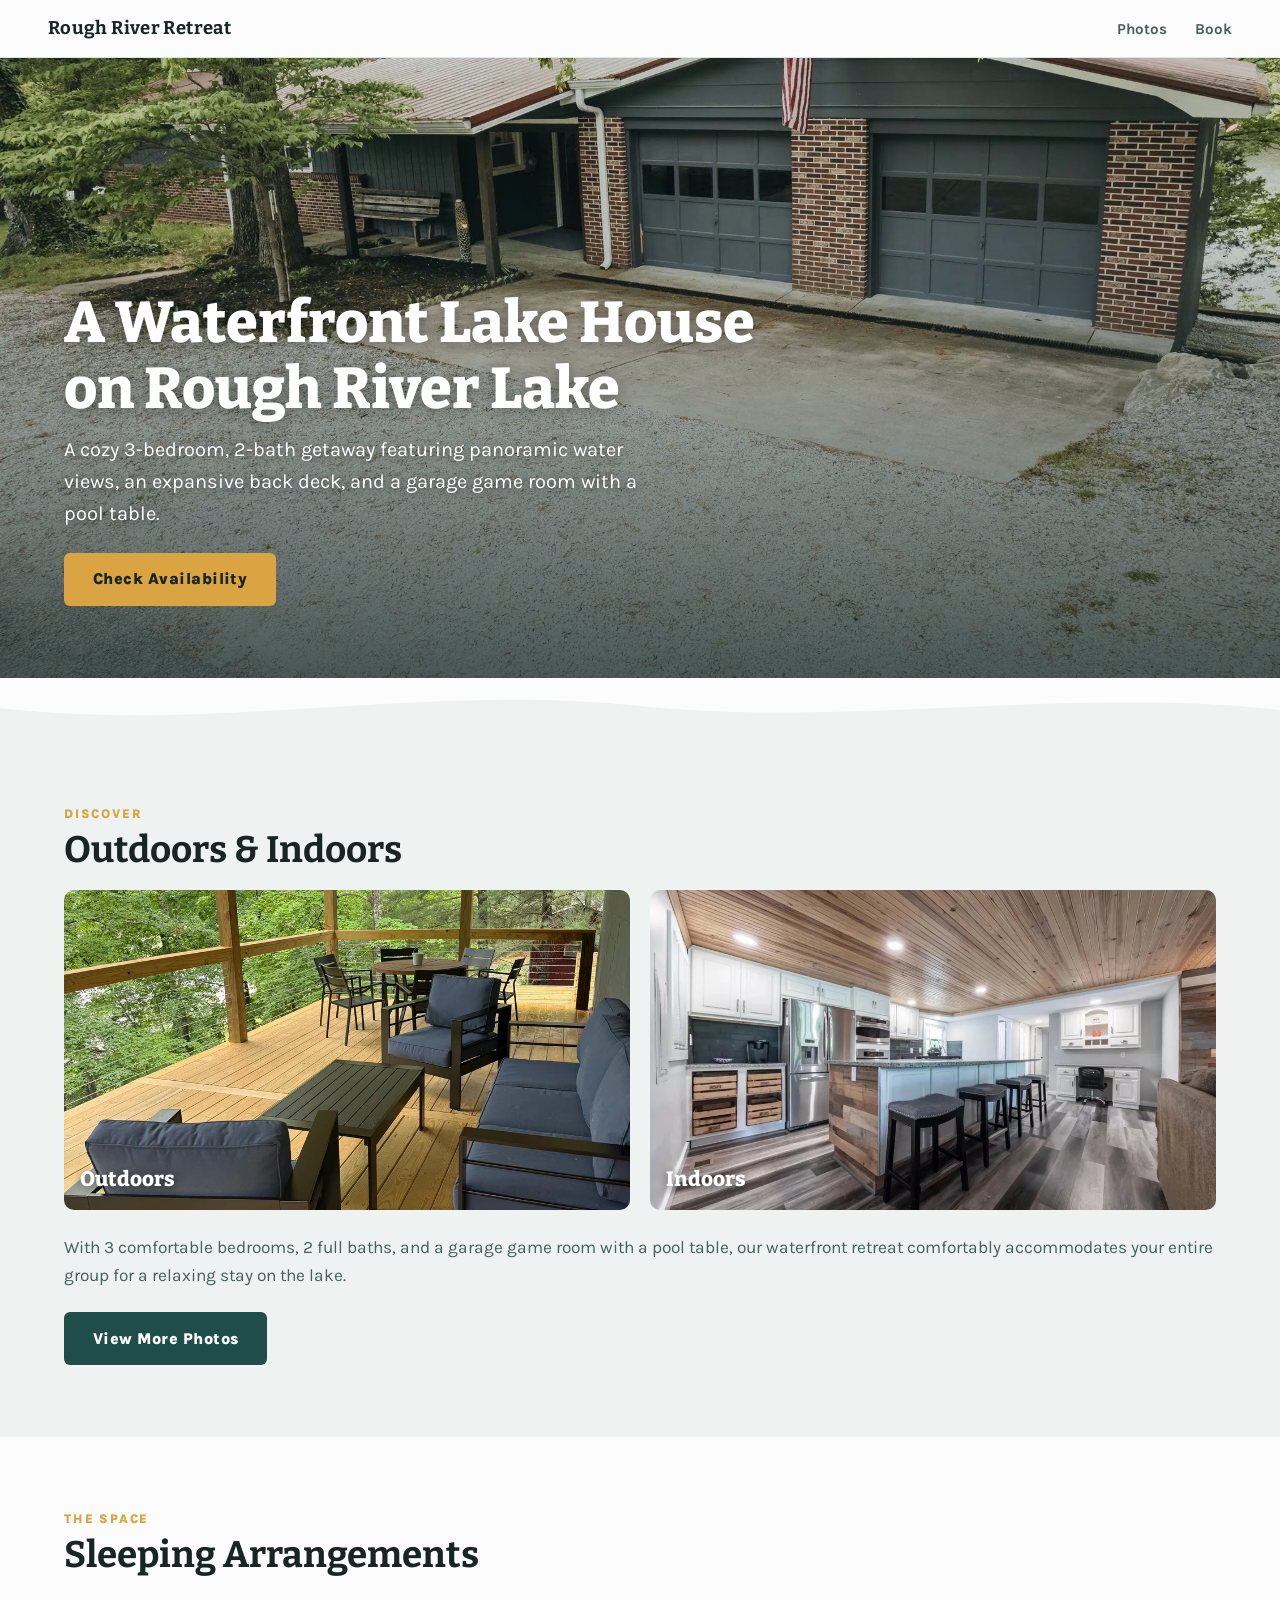
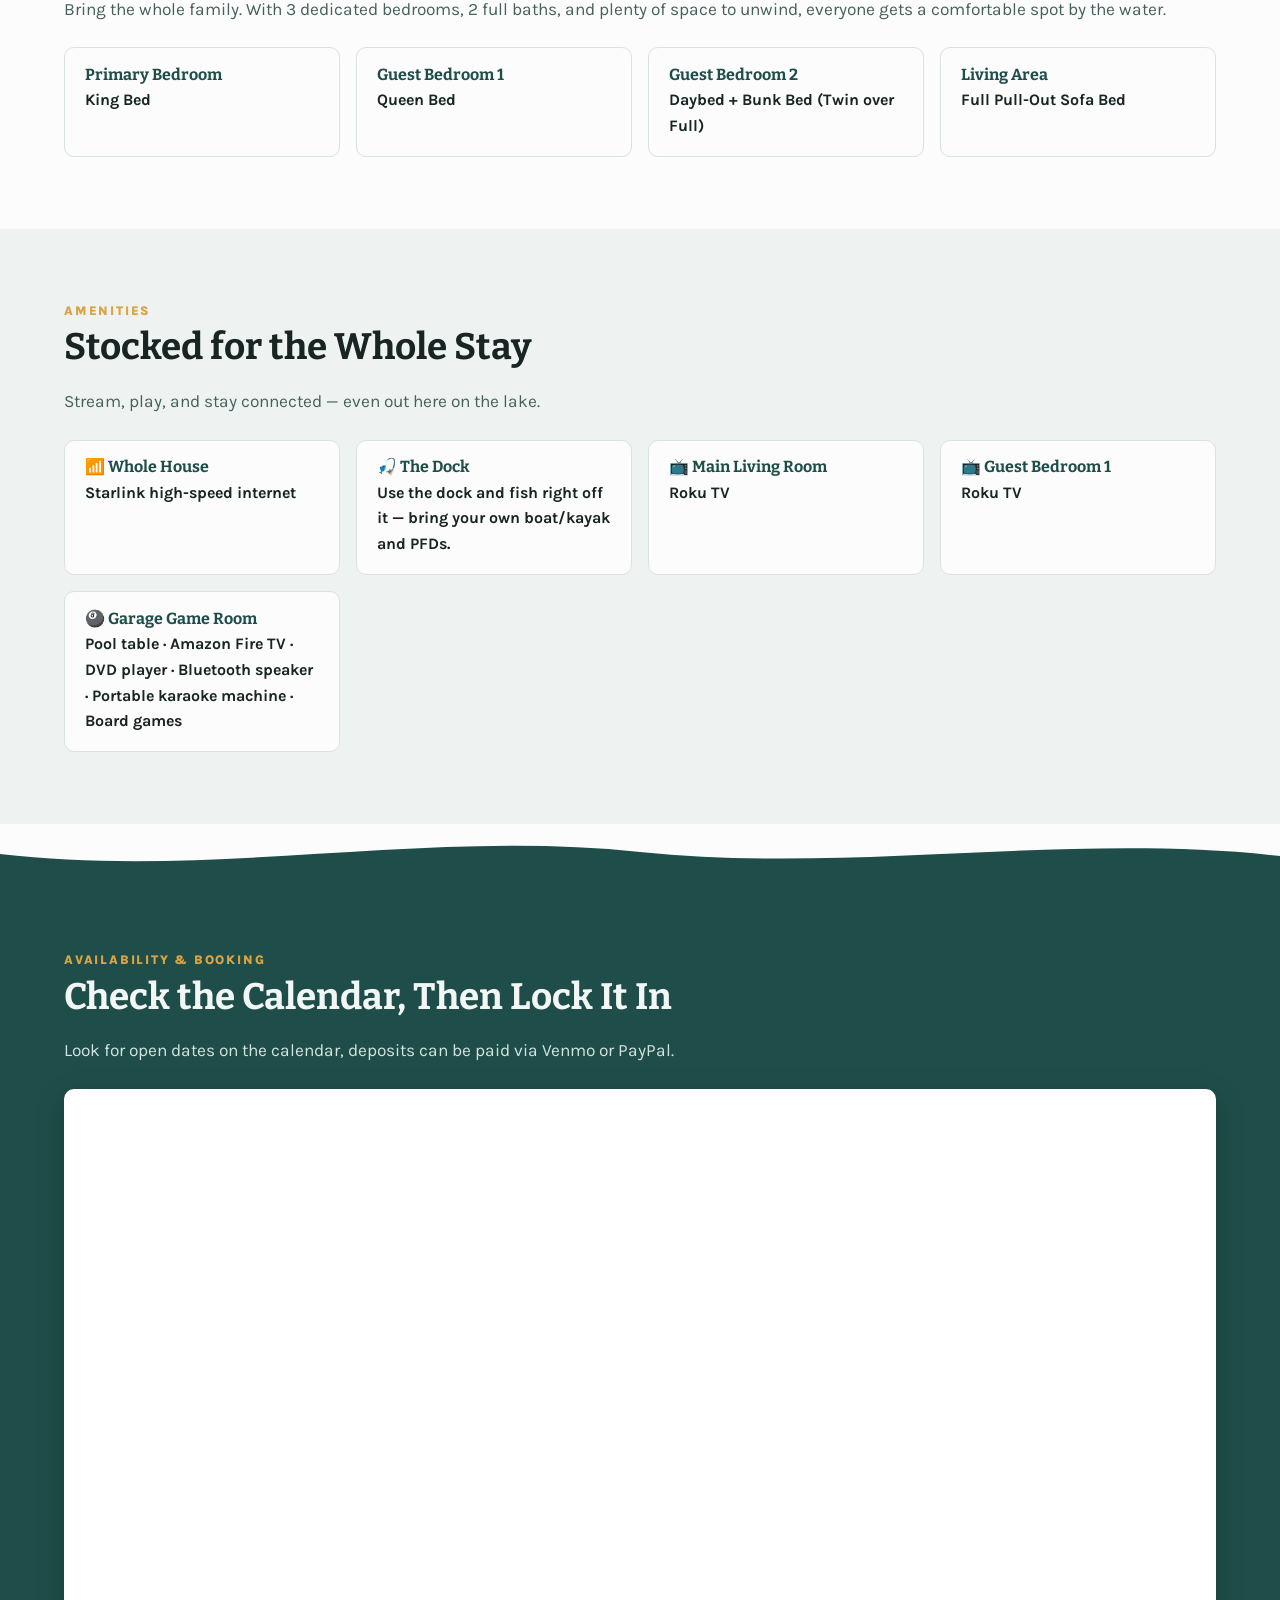
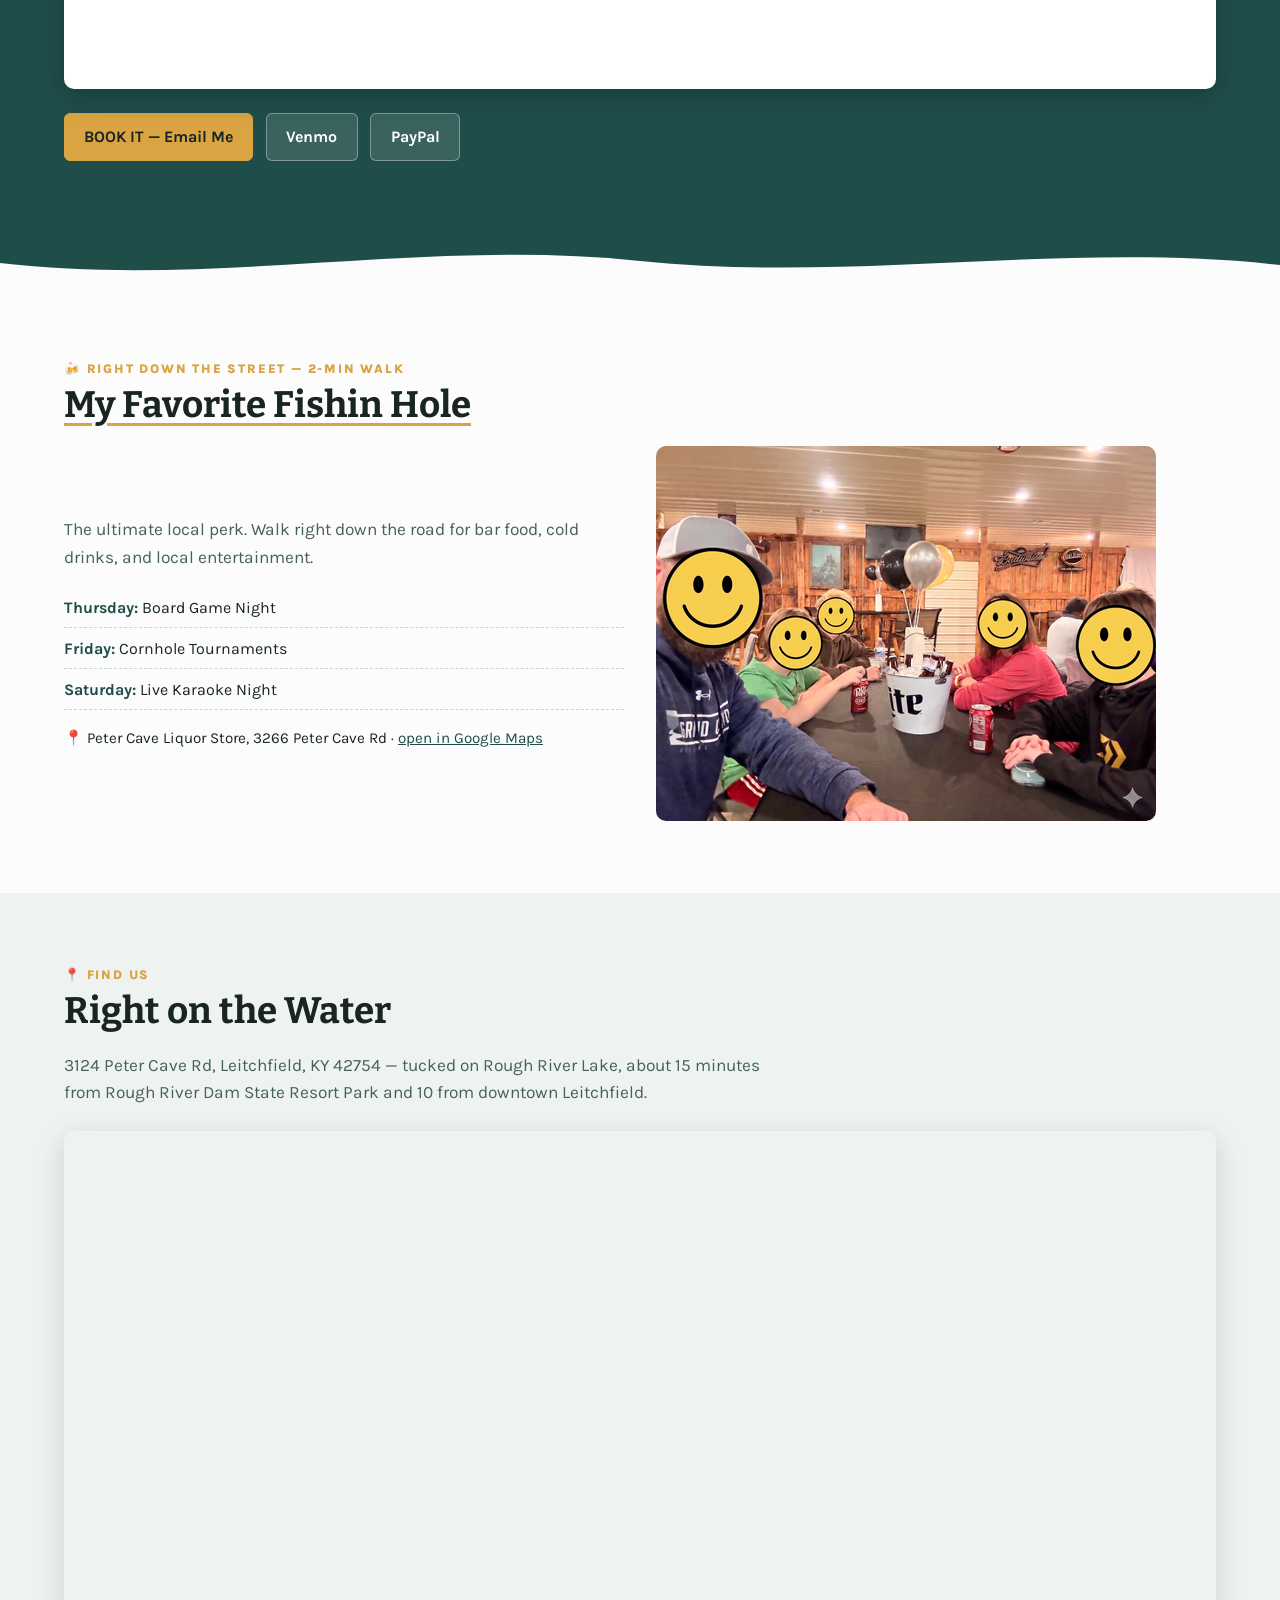
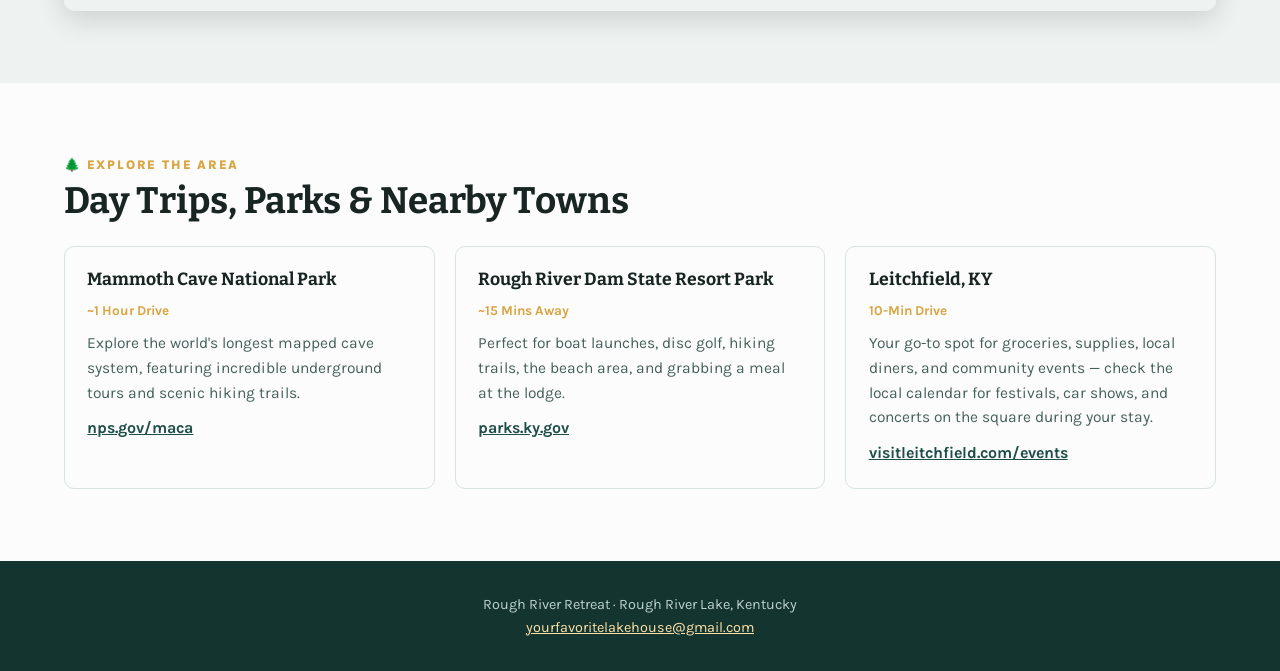
==== commit f3147623: "Add files via upload" ====
--- a/index.html
+++ b/index.html
@@ -59,7 +59,7 @@
 <section id="sleeping">
   <p class="kicker">The Space</p>
   <h2 class="section-title">Sleeping Arrangements</h2>
-  <p class="lede">Bring the whole family. With 3 dedicated bedrooms, 2 full baths, and plenty of space to unwind, everyone gets a comfortable spot by the water.</p>
+  <p class="lede" style="max-width:none;">Bring the whole family. With 3 dedicated bedrooms, 2 full baths, and plenty of space to unwind, everyone gets a comfortable spot by the water.</p>
   <div class="beds">
     <div class="bed-card"><h3>Primary Bedroom</h3><p>King Bed</p></div>
     <div class="bed-card"><h3>Guest Bedroom 1</h3><p>Queen Bed</p></div>
